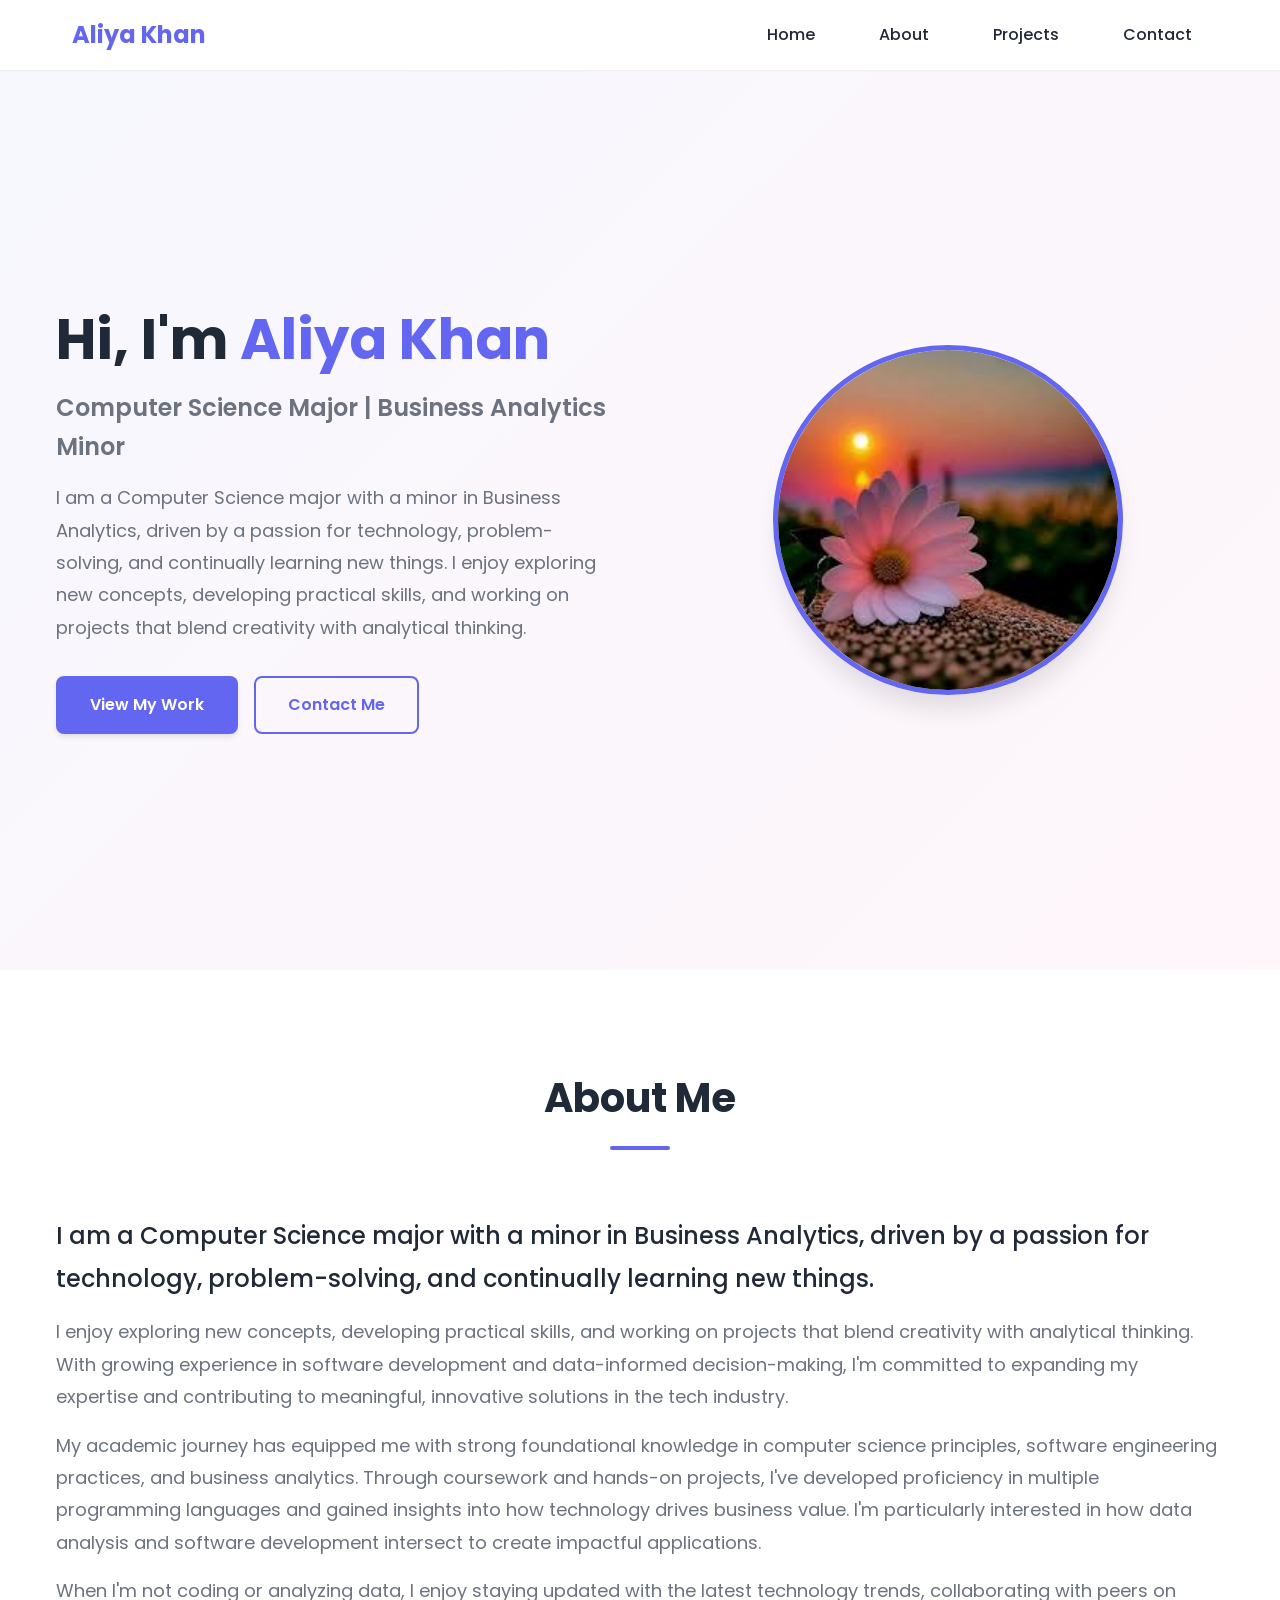
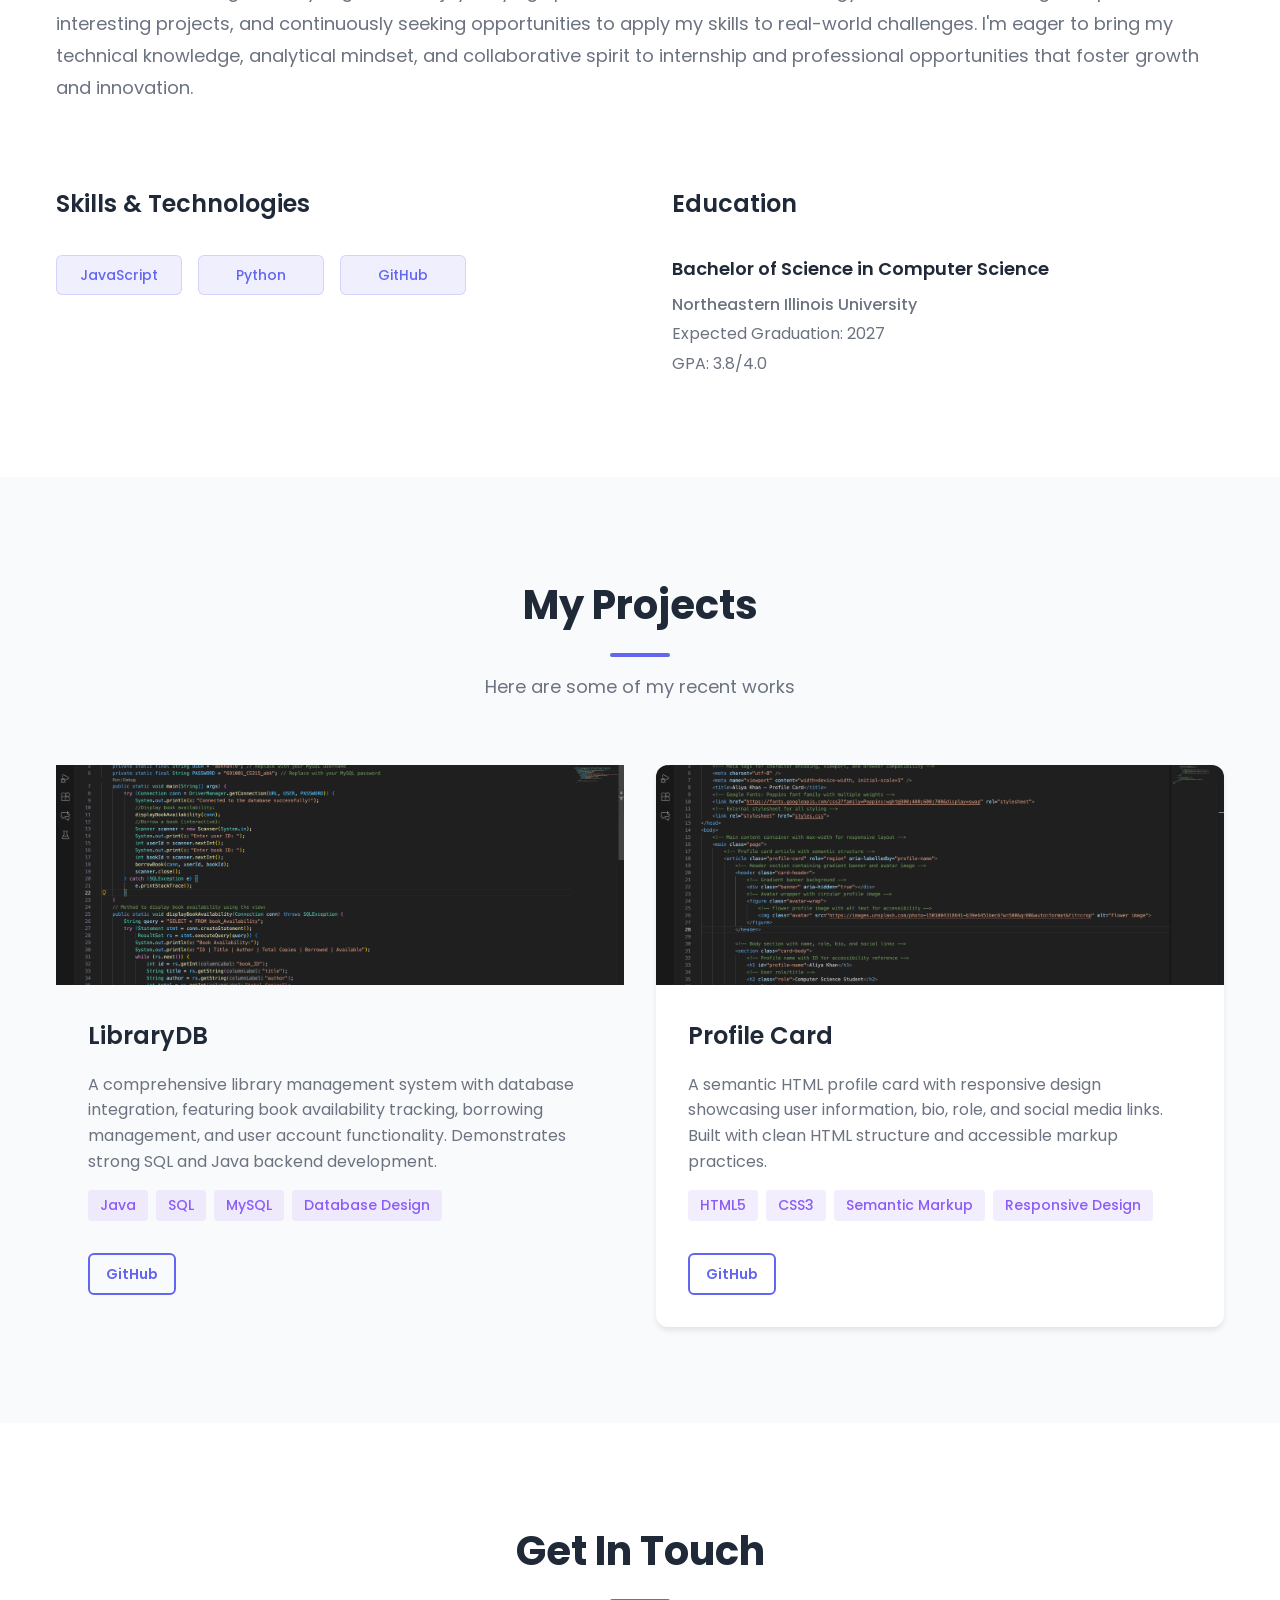
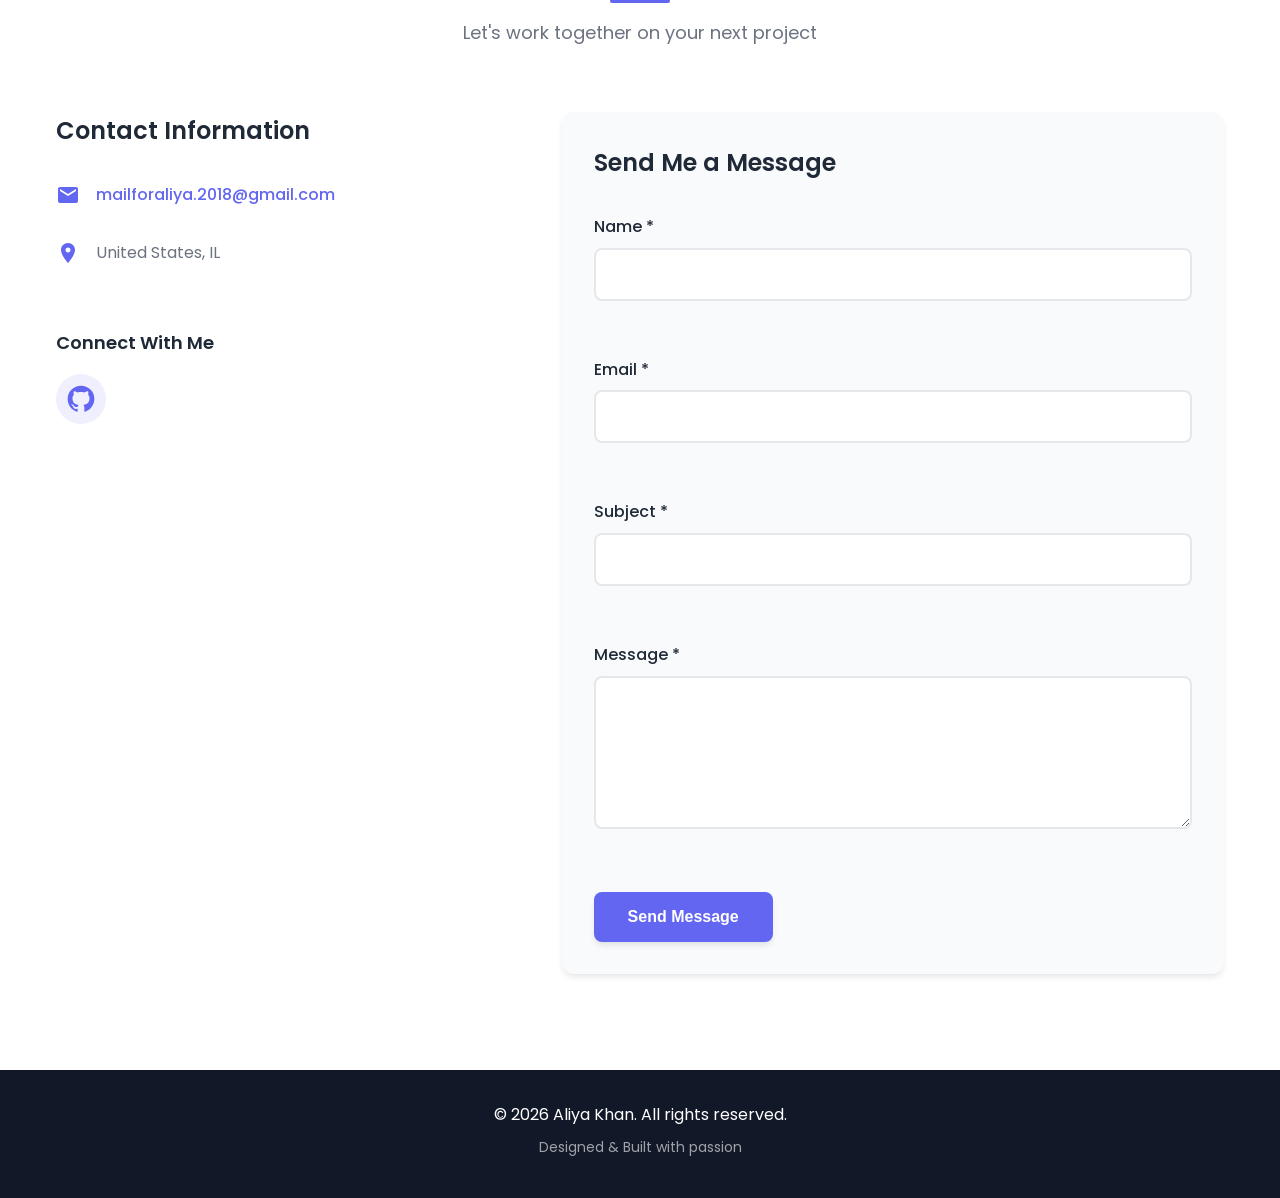
==== Index.html @ 2dd056d2 "Refactor code structure for improved readability and maintainability" ====
<!DOCTYPE html>
<html lang="en">
<head>
    <meta charset="UTF-8">
    <meta name="viewport" content="width=device-width, initial-scale=1.0">
    <meta name="description" content="Aliya Khan - Portfolio showcasing web development projects and skills">
    <title>Aliya Khan | Portfolio</title>
    <link rel="stylesheet" href="Style.css">
    <link rel="preconnect" href="https://fonts.googleapis.com">
    <link rel="preconnect" href="https://fonts.gstatic.com" crossorigin>
    <link href="https://fonts.googleapis.com/css2?family=Poppins:wght@300;400;600;700&display=swap" rel="stylesheet">
</head>
<body>
    <!-- Header/Navigation -->
    <header id="header">
        <nav class="navbar">
            <div class="container">
                <div class="logo">
                    <a href="#home">Aliya Khan</a>
                </div>
                <button class="menu-toggle" id="menuToggle" aria-label="Toggle navigation menu">
                    <span></span>
                    <span></span>
                    <span></span>
                </button>
                <ul class="nav-links" id="navLinks">
                    <li><a href="#home" class="nav-link">Home</a></li>
                    <li><a href="#about" class="nav-link">About</a></li>
                    <li><a href="#projects" class="nav-link">Projects</a></li>
                    <li><a href="#contact" class="nav-link">Contact</a></li>
                </ul>
            </div>
        </nav>
    </header>

    <!-- Hero/Introduction Section -->
    <section id="home" class="hero">
        <div class="container">
            <div class="hero-content">
                <h1 class="hero-title">Hi, I'm <span class="highlight">Aliya Khan</span></h1>
                <p class="hero-subtitle">Computer Science Major | Business Analytics Minor</p>
                <p class="hero-description">
                    I am a Computer Science major with a minor in Business Analytics, driven by a passion for technology, problem-solving, and continually learning new things. I enjoy exploring new concepts, developing practical skills, and working on projects that blend creativity with analytical thinking.
                </p>
                <div class="hero-buttons">
                    <a href="#projects" class="btn btn-primary">View My Work</a>
                    <a href="#contact" class="btn btn-secondary">Contact Me</a>
                </div>
            </div>
            <div class="hero-image">
                <div class="profile-photo">
                    <img src="profile-image.jpg" alt="Aliya Khan - Profile Photo">
                </div>
            </div>
        </div>
    </section>

    <!-- About Section -->
    <section id="about" class="about">
        <div class="container">
            <h2 class="section-title">About Me</h2>
            <div class="about-content">
                <div class="about-text">
                    <p class="about-intro">
                        I am a Computer Science major with a minor in Business Analytics, driven by a passion for technology, problem-solving, and continually learning new things.
                    </p>
                    <p>
                        I enjoy exploring new concepts, developing practical skills, and working on projects that blend creativity with analytical thinking. With growing experience in software development and data-informed decision-making, I'm committed to expanding my expertise and contributing to meaningful, innovative solutions in the tech industry.
                    </p>
                    <p>
                        My academic journey has equipped me with strong foundational knowledge in computer science principles, software engineering practices, and business analytics. Through coursework and hands-on projects, I've developed proficiency in multiple programming languages and gained insights into how technology drives business value. I'm particularly interested in how data analysis and software development intersect to create impactful applications.
                    </p>
                    <p>
                        When I'm not coding or analyzing data, I enjoy staying updated with the latest technology trends, collaborating with peers on interesting projects, and continuously seeking opportunities to apply my skills to real-world challenges. I'm eager to bring my technical knowledge, analytical mindset, and collaborative spirit to internship and professional opportunities that foster growth and innovation.
                    </p>
                </div>

                <div class="skills-education">
                    <div class="skills">
                        <h3>Skills & Technologies</h3>
                        <div class="skill-grid">
                            <span class="skill-tag">JavaScript</span>
                            <span class="skill-tag">Python</span>
                            <span class="skill-tag">GitHub</span>
                        </div>
                    </div>

                    <div class="education">
                        <h3>Education</h3>
                        <div class="education-item">
                            <h4>Bachelor of Science in Computer Science</h4>
                            <p class="school">Northeastern Illinois University</p>
                            <p class="year">Expected Graduation: 2027</p>
                            <p class="gpa">GPA: 3.8/4.0</p>
                        </div>
                    </div>
                </div>
            </div>
        </div>
    </section>

    <!-- Projects Section -->
    <section id="projects" class="projects">
        <div class="container">
            <h2 class="section-title">My Projects</h2>
            <p class="section-subtitle">Here are some of my recent works</p>
            
            <div class="projects-grid">
                <!-- Project 1 -->
                <article class="LibraryDB">
                    <div class="project-image">
                        <img src="project1-screenshot.jpg" alt="E-Commerce Platform screenshot">
                    </div>
                    <div class="project-info">
                        <h3>LibraryDB</h3>
                        <p>A comprehensive library management system with database integration, featuring book availability tracking, borrowing management, and user account functionality. Demonstrates strong SQL and Java backend development.</p>
                        <div class="project-tech">
                            <span>Java</span>
                            <span>SQL</span>
                            <span>MySQL</span>
                            <span>Database Design</span>
                        </div>
                        <div class="project-links">
                            <a href="#" class="project-link" aria-label="View GitHub repository">GitHub</a>
                        </div>
                    </div>
                </article>

                <!-- Project 2 -->
                <article class="project-card">
                    <div class="project-image">
                        <img src="project2-screenshot.jpg" alt="Profile Card screenshot">
                    </div>
                    <div class="project-info">
                        <h3>Profile Card</h3>
                        <p>A semantic HTML profile card with responsive design showcasing user information, bio, role, and social media links. Built with clean HTML structure and accessible markup practices.</p>
                        <div class="project-tech">
                            <span>HTML5</span>
                            <span>CSS3</span>
                            <span>Semantic Markup</span>
                            <span>Responsive Design</span>
                        </div>
                        <div class="project-links">
                            <a href="#" class="project-link" aria-label="View GitHub repository">GitHub</a>
                        </div>
                    </div>
                </article>
            </div>
        </div>
    </section>

    <!-- Contact Section -->
    <section id="contact" class="contact">
        <div class="container">
            <h2 class="section-title">Get In Touch</h2>
            <p class="section-subtitle">Let's work together on your next project</p>
            
            <div class="contact-content">
                <div class="contact-info">
                    <h3>Contact Information</h3>
                    <div class="contact-item">
                        <svg xmlns="http://www.w3.org/2000/svg" viewBox="0 0 24 24" fill="currentColor" width="24" height="24">
                            <path d="M20 4H4c-1.1 0-1.99.9-1.99 2L2 18c0 1.1.9 2 2 2h16c1.1 0 2-.9 2-2V6c0-1.1-.9-2-2-2zm0 4l-8 5-8-5V6l8 5 8-5v2z"/>
                        </svg>
                        <a href="mailto:mailforaliya.2018@gmail.com">mailforaliya.2018@gmail.com</a>
                    </div>
                    <div class="contact-item">
                        <svg xmlns="http://www.w3.org/2000/svg" viewBox="0 0 24 24" fill="currentColor" width="24" height="24">
                            <path d="M12 2C8.13 2 5 5.13 5 9c0 5.25 7 13 7 13s7-7.75 7-13c0-3.87-3.13-7-7-7zm0 9.5c-1.38 0-2.5-1.12-2.5-2.5s1.12-2.5 2.5-2.5 2.5 1.12 2.5 2.5-1.12 2.5-2.5 2.5z"/>
                        </svg>
                        <span>United States, IL</span>
                    </div>
                    
                    <div class="social-links">
                        <h4>Connect With Me</h4>
                        <div class="social-icons">
                            <a href="https://github.com/abkhan79?tab=repositories" target="_blank" rel="noopener noreferrer" aria-label="GitHub Profile">
                                <svg xmlns="http://www.w3.org/2000/svg" viewBox="0 0 24 24" fill="currentColor" width="32" height="32">
                                    <path d="M12 2A10 10 0 0 0 2 12c0 4.42 2.87 8.17 6.84 9.5.5.08.66-.23.66-.5v-1.69c-2.77.6-3.36-1.34-3.36-1.34-.46-1.16-1.11-1.47-1.11-1.47-.91-.62.07-.6.07-.6 1 .07 1.53 1.03 1.53 1.03.87 1.52 2.34 1.07 2.91.83.09-.65.35-1.09.63-1.34-2.22-.25-4.55-1.11-4.55-4.92 0-1.11.38-2 1.03-2.71-.1-.25-.45-1.29.1-2.64 0 0 .84-.27 2.75 1.02.79-.22 1.65-.33 2.5-.33.85 0 1.71.11 2.5.33 1.91-1.29 2.75-1.02 2.75-1.02.55 1.35.2 2.39.1 2.64.65.71 1.03 1.6 1.03 2.71 0 3.82-2.34 4.66-4.57 4.91.36.31.69.92.69 1.85V21c0 .27.16.59.67.5C19.14 20.16 22 16.42 22 12A10 10 0 0 0 12 2z"/>
                                </svg>
                            </a>
                        </div>
                    </div>
                </div>

                <form class="contact-form" id="contactForm" novalidate>
                    <h3>Send Me a Message</h3>
                    <div class="form-group">
                        <label for="name">Name *</label>
                        <input type="text" id="name" name="name" required aria-required="true">
                        <span class="error-message" id="nameError"></span>
                    </div>
                    <div class="form-group">
                        <label for="email">Email *</label>
                        <input type="email" id="email" name="email" required aria-required="true">
                        <span class="error-message" id="emailError"></span>
                    </div>
                    <div class="form-group">
                        <label for="subject">Subject *</label>
                        <input type="text" id="subject" name="subject" required aria-required="true">
                        <span class="error-message" id="subjectError"></span>
                    </div>
                    <div class="form-group">
                        <label for="message">Message *</label>
                        <textarea id="message" name="message" rows="5" required aria-required="true"></textarea>
                        <span class="error-message" id="messageError"></span>
                    </div>
                    <button type="submit" class="btn btn-primary">Send Message</button>
                    <div class="form-success" id="formSuccess">Thank you! Your message has been sent successfully.</div>
                </form>
            </div>
        </div>
    </section>

    <!-- Footer -->
    <footer class="footer">
        <div class="container">
            <p>&copy; 2026 Aliya Khan. All rights reserved.</p>
            <p class="footer-tagline">Designed & Built with passion</p>
        </div>
    </footer>

    <script src="Script.js"></script>
</body>
</html>
---- Style.css ----
/* ===================================
   CSS Reset & Base Styles
   =================================== */
* {
    margin: 0;
    padding: 0;
    box-sizing: border-box;
}

:root {
    /* Color Palette */
    --primary-color: #6366f1;
    --primary-dark: #4f46e5;
    --secondary-color: #ec4899;
    --accent-color: #8b5cf6;
    --text-dark: #1f2937;
    --text-light: #6b7280;
    --text-white: #ffffff;
    --bg-white: #ffffff;
    --bg-light: #f9fafb;
    --bg-dark: #111827;
    --border-color: #e5e7eb;
    --success-color: #10b981;
    --error-color: #ef4444;
    
    /* Spacing */
    --spacing-xs: 0.5rem;
    --spacing-sm: 1rem;
    --spacing-md: 2rem;
    --spacing-lg: 4rem;
    --spacing-xl: 6rem;
    
    /* Typography */
    --font-family: 'Poppins', -apple-system, BlinkMacSystemFont, 'Segoe UI', sans-serif;
    --font-size-sm: 0.875rem;
    --font-size-base: 1rem;
    --font-size-lg: 1.125rem;
    --font-size-xl: 1.5rem;
    --font-size-2xl: 2rem;
    --font-size-3xl: 2.5rem;
    --font-size-4xl: 3.5rem;
    
    /* Transitions */
    --transition-fast: 0.2s ease;
    --transition-base: 0.3s ease;
    --transition-slow: 0.5s ease;
    
    /* Shadows */
    --shadow-sm: 0 1px 2px 0 rgba(0, 0, 0, 0.05);
    --shadow-md: 0 4px 6px -1px rgba(0, 0, 0, 0.1);
    --shadow-lg: 0 10px 15px -3px rgba(0, 0, 0, 0.1);
    --shadow-xl: 0 20px 25px -5px rgba(0, 0, 0, 0.1);
}

html {
    scroll-behavior: smooth;
}

body {
    font-family: var(--font-family);
    font-size: var(--font-size-base);
    line-height: 1.6;
    color: var(--text-dark);
    background-color: var(--bg-white);
}

.container {
    max-width: 1200px;
    margin: 0 auto;
    padding: 0 var(--spacing-sm);
}

img {
    max-width: 100%;
    height: auto;
    display: block;
}

a {
    text-decoration: none;
    color: inherit;
    transition: var(--transition-base);
}

ul {
    list-style: none;
}

/* ===================================
   Header & Navigation
   =================================== */
#header {
    position: fixed;
    top: 0;
    left: 0;
    width: 100%;
    background-color: rgba(255, 255, 255, 0.95);
    backdrop-filter: blur(10px);
    box-shadow: var(--shadow-sm);
    z-index: 1000;
    transition: var(--transition-base);
}

.navbar .container {
    display: flex;
    justify-content: space-between;
    align-items: center;
    padding: var(--spacing-sm) var(--spacing-md);
}

.logo a {
    font-size: var(--font-size-xl);
    font-weight: 700;
    color: var(--primary-color);
    transition: var(--transition-base);
}

.logo a:hover {
    color: var(--primary-dark);
}

.nav-links {
    display: flex;
    gap: var(--spacing-md);
    align-items: center;
}

.nav-link {
    font-weight: 500;
    color: var(--text-dark);
    padding: var(--spacing-xs) var(--spacing-sm);
    border-radius: 6px;
    transition: var(--transition-base);
}

.nav-link:hover {
    color: var(--primary-color);
    background-color: rgba(99, 102, 241, 0.1);
}

.menu-toggle {
    display: none;
    flex-direction: column;
    gap: 5px;
    background: none;
    border: none;
    cursor: pointer;
    padding: var(--spacing-xs);
}

.menu-toggle span {
    width: 25px;
    height: 3px;
    background-color: var(--text-dark);
    border-radius: 2px;
    transition: var(--transition-base);
}

.menu-toggle.active span:nth-child(1) {
    transform: rotate(45deg) translate(7px, 7px);
}

.menu-toggle.active span:nth-child(2) {
    opacity: 0;
}

.menu-toggle.active span:nth-child(3) {
    transform: rotate(-45deg) translate(7px, -7px);
}

/* ===================================
   Hero Section
   =================================== */
.hero {
    min-height: 100vh;
    display: flex;
    align-items: center;
    padding: var(--spacing-xl) 0;
    background: linear-gradient(135deg, #667eea 0%, #764ba2 100%);
    background: linear-gradient(135deg, rgba(99, 102, 241, 0.05) 0%, rgba(236, 72, 153, 0.05) 100%);
    margin-top: 70px;
}

.hero .container {
    display: grid;
    grid-template-columns: 1fr 1fr;
    gap: var(--spacing-lg);
    align-items: center;
}

.hero-content {
    animation: fadeInUp 0.8s ease;
}

.hero-title {
    font-size: var(--font-size-4xl);
    font-weight: 700;
    line-height: 1.2;
    margin-bottom: var(--spacing-sm);
    color: var(--text-dark);
}

.highlight {
    color: var(--primary-color);
    position: relative;
}

.hero-subtitle {
    font-size: var(--font-size-xl);
    color: var(--text-light);
    margin-bottom: var(--spacing-sm);
    font-weight: 600;
}

.hero-description {
    font-size: var(--font-size-lg);
    color: var(--text-light);
    margin-bottom: var(--spacing-md);
    line-height: 1.8;
}

.hero-buttons {
    display: flex;
    gap: var(--spacing-sm);
    flex-wrap: wrap;
}

.btn {
    display: inline-block;
    padding: 0.875rem 2rem;
    font-size: var(--font-size-base);
    font-weight: 600;
    border-radius: 8px;
    cursor: pointer;
    border: 2px solid transparent;
    transition: var(--transition-base);
}

.btn-primary {
    background-color: var(--primary-color);
    color: var(--text-white);
    box-shadow: var(--shadow-md);
}

.btn-primary:hover {
    background-color: var(--primary-dark);
    transform: translateY(-2px);
    box-shadow: var(--shadow-lg);
}

.btn-secondary {
    background-color: transparent;
    color: var(--primary-color);
    border-color: var(--primary-color);
}

.btn-secondary:hover {
    background-color: var(--primary-color);
    color: var(--text-white);
}

.hero-image {
    display: flex;
    justify-content: center;
    align-items: center;
    animation: fadeInRight 0.8s ease;
}

.profile-photo {
    width: 350px;
    height: 350px;
    border-radius: 50%;
    overflow: hidden;
    box-shadow: var(--shadow-xl);
    animation: float 3s ease-in-out infinite;
    border: 5px solid var(--primary-color);
}

.profile-photo img {
    width: 100%;
    height: 100%;
    object-fit: cover;
    display: block;
}

.profile-placeholder {
    width: 350px;
    height: 350px;
    border-radius: 50%;
    background: linear-gradient(135deg, var(--primary-color), var(--accent-color));
    display: flex;
    align-items: center;
    justify-content: center;
    box-shadow: var(--shadow-xl);
    animation: float 3s ease-in-out infinite;
}

.profile-placeholder svg {
    width: 200px;
    height: 200px;
    color: var(--text-white);
    opacity: 0.9;
}

/* ===================================
   About Section
   =================================== */
.about {
    padding: var(--spacing-xl) 0;
    background-color: var(--bg-white);
}

.section-title {
    font-size: var(--font-size-3xl);
    font-weight: 700;
    text-align: center;
    margin-bottom: var(--spacing-md);
    color: var(--text-dark);
    position: relative;
}

.section-title::after {
    content: '';
    display: block;
    width: 60px;
    height: 4px;
    background-color: var(--primary-color);
    margin: var(--spacing-sm) auto 0;
    border-radius: 2px;
}

.about-content {
    display: grid;
    grid-template-columns: 1fr;
    gap: var(--spacing-lg);
    margin-top: var(--spacing-lg);
}

.about-text {
    font-size: var(--font-size-lg);
    color: var(--text-light);
    line-height: 1.8;
}

.about-intro {
    font-size: var(--font-size-xl);
    font-weight: 500;
    color: var(--text-dark);
    margin-bottom: var(--spacing-md);
}

.about-text p {
    margin-bottom: var(--spacing-sm);
}

.skills-education {
    display: grid;
    grid-template-columns: 1fr 1fr;
    gap: var(--spacing-lg);
}

.skills h3,
.education h3 {
    font-size: var(--font-size-xl);
    font-weight: 600;
    margin-bottom: var(--spacing-md);
    color: var(--text-dark);
}

.skill-grid {
    display: grid;
    grid-template-columns: repeat(auto-fill, minmax(120px, 1fr));
    gap: var(--spacing-sm);
}

.skill-tag {
    background-color: rgba(99, 102, 241, 0.1);
    color: var(--primary-color);
    padding: var(--spacing-xs) var(--spacing-sm);
    border-radius: 6px;
    font-size: var(--font-size-sm);
    font-weight: 500;
    text-align: center;
    transition: var(--transition-base);
    border: 1px solid rgba(99, 102, 241, 0.2);
}

.skill-tag:hover {
    background-color: var(--primary-color);
    color: var(--text-white);
    transform: translateY(-2px);
}

.education-item h4 {
    font-size: var(--font-size-lg);
    font-weight: 600;
    margin-bottom: var(--spacing-xs);
    color: var(--text-dark);
}

.education-item p {
    color: var(--text-light);
    margin-bottom: 0.25rem;
}

.school {
    font-weight: 500;
    color: var(--primary-color);
}

/* ===================================
   Projects Section
   =================================== */
.projects {
    padding: var(--spacing-xl) 0;
    background-color: var(--bg-light);
}

.section-subtitle {
    text-align: center;
    font-size: var(--font-size-lg);
    color: var(--text-light);
    margin-top: calc(var(--spacing-sm) * -1);
    margin-bottom: var(--spacing-lg);
}

.projects-grid {
    display: grid;
    grid-template-columns: repeat(auto-fit, minmax(320px, 1fr));
    gap: var(--spacing-md);
    margin-top: var(--spacing-lg);
}

.project-card {
    background-color: var(--bg-white);
    border-radius: 12px;
    overflow: hidden;
    box-shadow: var(--shadow-md);
    transition: var(--transition-base);
    display: flex;
    flex-direction: column;
}

.project-card:hover {
    transform: translateY(-8px);
    box-shadow: var(--shadow-xl);
}

.project-image {
    width: 100%;
    height: 220px;
    overflow: hidden;
    background: linear-gradient(135deg, var(--primary-color), var(--accent-color));
}

.project-image img {
    width: 100%;
    height: 100%;
    object-fit: cover;
    display: block;
    transition: var(--transition-base);
}

.project-card:hover .project-image img {
    transform: scale(1.05);
}

.project-placeholder {
    width: 100%;
    height: 100%;
    display: flex;
    align-items: center;
    justify-content: center;
}

.project-placeholder svg {
    width: 80px;
    height: 80px;
    color: var(--text-white);
    opacity: 0.8;
}

.project-info {
    padding: var(--spacing-md);
    flex: 1;
    display: flex;
    flex-direction: column;
}

.project-info h3 {
    font-size: var(--font-size-xl);
    font-weight: 600;
    margin-bottom: var(--spacing-sm);
    color: var(--text-dark);
}

.project-info p {
    color: var(--text-light);
    margin-bottom: var(--spacing-sm);
    line-height: 1.6;
    flex: 1;
}

.project-tech {
    display: flex;
    flex-wrap: wrap;
    gap: var(--spacing-xs);
    margin-bottom: var(--spacing-sm);
}

.project-tech span {
    background-color: rgba(139, 92, 246, 0.1);
    color: var(--accent-color);
    padding: 0.25rem 0.75rem;
    border-radius: 4px;
    font-size: var(--font-size-sm);
    font-weight: 500;
}

.project-links {
    display: flex;
    gap: var(--spacing-sm);
    margin-top: var(--spacing-sm);
}

.project-link {
    color: var(--primary-color);
    font-weight: 600;
    padding: var(--spacing-xs) var(--spacing-sm);
    border: 2px solid var(--primary-color);
    border-radius: 6px;
    transition: var(--transition-base);
    font-size: var(--font-size-sm);
}

.project-link:hover {
    background-color: var(--primary-color);
    color: var(--text-white);
}

/* ===================================
   Contact Section
   =================================== */
.contact {
    padding: var(--spacing-xl) 0;
    background-color: var(--bg-white);
}

.contact-content {
    display: grid;
    grid-template-columns: 1fr 1.5fr;
    gap: var(--spacing-lg);
    margin-top: var(--spacing-lg);
}

.contact-info h3 {
    font-size: var(--font-size-xl);
    font-weight: 600;
    margin-bottom: var(--spacing-md);
    color: var(--text-dark);
}

.contact-item {
    display: flex;
    align-items: center;
    gap: var(--spacing-sm);
    margin-bottom: var(--spacing-md);
    color: var(--text-light);
}

.contact-item svg {
    color: var(--primary-color);
    flex-shrink: 0;
}

.contact-item a {
    color: var(--primary-color);
    font-weight: 500;
}

.contact-item a:hover {
    text-decoration: underline;
}

.social-links {
    margin-top: var(--spacing-lg);
}

.social-links h4 {
    font-size: var(--font-size-lg);
    font-weight: 600;
    margin-bottom: var(--spacing-sm);
    color: var(--text-dark);
}

.social-icons {
    display: flex;
    gap: var(--spacing-sm);
}

.social-icons a {
    display: flex;
    align-items: center;
    justify-content: center;
    width: 50px;
    height: 50px;
    border-radius: 50%;
    background-color: rgba(99, 102, 241, 0.1);
    color: var(--primary-color);
    transition: var(--transition-base);
}

.social-icons a:hover {
    background-color: var(--primary-color);
    color: var(--text-white);
    transform: translateY(-4px);
}

.contact-form {
    background-color: var(--bg-light);
    padding: var(--spacing-md);
    border-radius: 12px;
    box-shadow: var(--shadow-md);
}

.contact-form h3 {
    font-size: var(--font-size-xl);
    font-weight: 600;
    margin-bottom: var(--spacing-md);
    color: var(--text-dark);
}

.form-group {
    margin-bottom: var(--spacing-md);
}

.form-group label {
    display: block;
    font-weight: 500;
    margin-bottom: var(--spacing-xs);
    color: var(--text-dark);
}

.form-group input,
.form-group textarea {
    width: 100%;
    padding: 0.75rem;
    border: 2px solid var(--border-color);
    border-radius: 8px;
    font-family: var(--font-family);
    font-size: var(--font-size-base);
    transition: var(--transition-base);
    background-color: var(--bg-white);
}

.form-group input:focus,
.form-group textarea:focus {
    outline: none;
    border-color: var(--primary-color);
    box-shadow: 0 0 0 3px rgba(99, 102, 241, 0.1);
}

.form-group input.error,
.form-group textarea.error {
    border-color: var(--error-color);
}

.error-message {
    display: block;
    color: var(--error-color);
    font-size: var(--font-size-sm);
    margin-top: 0.25rem;
    min-height: 1.25rem;
}

.form-success {
    display: none;
    background-color: rgba(16, 185, 129, 0.1);
    color: var(--success-color);
    padding: var(--spacing-sm);
    border-radius: 8px;
    margin-top: var(--spacing-sm);
    text-align: center;
    font-weight: 500;
    border: 1px solid rgba(16, 185, 129, 0.3);
}

.form-success.show {
    display: block;
    animation: fadeInUp 0.5s ease;
}

/* ===================================
   Footer
   =================================== */
.footer {
    background-color: var(--bg-dark);
    color: var(--text-white);
    padding: var(--spacing-md) 0;
    text-align: center;
}

.footer p {
    margin-bottom: 0.5rem;
}

.footer-tagline {
    color: rgba(255, 255, 255, 0.6);
    font-size: var(--font-size-sm);
}

/* ===================================
   Animations
   =================================== */
@keyframes fadeInUp {
    from {
        opacity: 0;
        transform: translateY(30px);
    }
    to {
        opacity: 1;
        transform: translateY(0);
    }
}

@keyframes fadeInRight {
    from {
        opacity: 0;
        transform: translateX(30px);
    }
    to {
        opacity: 1;
        transform: translateX(0);
    }
}

@keyframes float {
    0%, 100% {
        transform: translateY(0);
    }
    50% {
        transform: translateY(-20px);
    }
}

/* ===================================
   Responsive Design - Tablet
   =================================== */
@media (max-width: 992px) {
    :root {
        --font-size-4xl: 2.5rem;
        --font-size-3xl: 2rem;
        --font-size-2xl: 1.75rem;
    }
    
    .hero .container {
        grid-template-columns: 1fr;
        text-align: center;
    }
    
    .hero-image {
        order: -1;
    }
    
    .profile-photo {
        width: 280px;
        height: 280px;
    }
    
    .profile-placeholder {
        width: 280px;
        height: 280px;
    }
    
    .hero-buttons {
        justify-content: center;
    }
    
    .skills-education {
        grid-template-columns: 1fr;
    }
    
    .contact-content {
        grid-template-columns: 1fr;
    }
}

/* ===================================
   Responsive Design - Mobile
   =================================== */
@media (max-width: 768px) {
    :root {
        --spacing-lg: 3rem;
        --spacing-xl: 4rem;
    }
    
    .menu-toggle {
        display: flex;
    }
    
    .nav-links {
        position: fixed;
        top: 70px;
        left: 0;
        width: 100%;
        background-color: var(--bg-white);
        flex-direction: column;
        padding: var(--spacing-md);
        box-shadow: var(--shadow-lg);
        transform: translateX(-100%);
        transition: var(--transition-base);
    }
    
    .nav-links.active {
        transform: translateX(0);
    }
    
    .nav-link {
        width: 100%;
        text-align: center;
        padding: var(--spacing-sm);
    }
    
    .projects-grid {
        grid-template-columns: 1fr;
    }
    
    .hero-title {
        font-size: var(--font-size-3xl);
    }
    
    .profile-photo {
        width: 220px;
        height: 220px;
    }
    
    .profile-placeholder {
        width: 220px;
        height: 220px;
    }
    
    .profile-placeholder svg {
        width: 120px;
        height: 120px;
    }
}

@media (max-width: 480px) {
    .container {
        padding: 0 1rem;
    }
    
    .hero-buttons {
        flex-direction: column;
        width: 100%;
    }
    
    .btn {
        width: 100%;
        text-align: center;
    }
    
    .skill-grid {
        grid-template-columns: repeat(2, 1fr);
    }
    
    .social-icons a {
        width: 45px;
        height: 45px;
    }
}
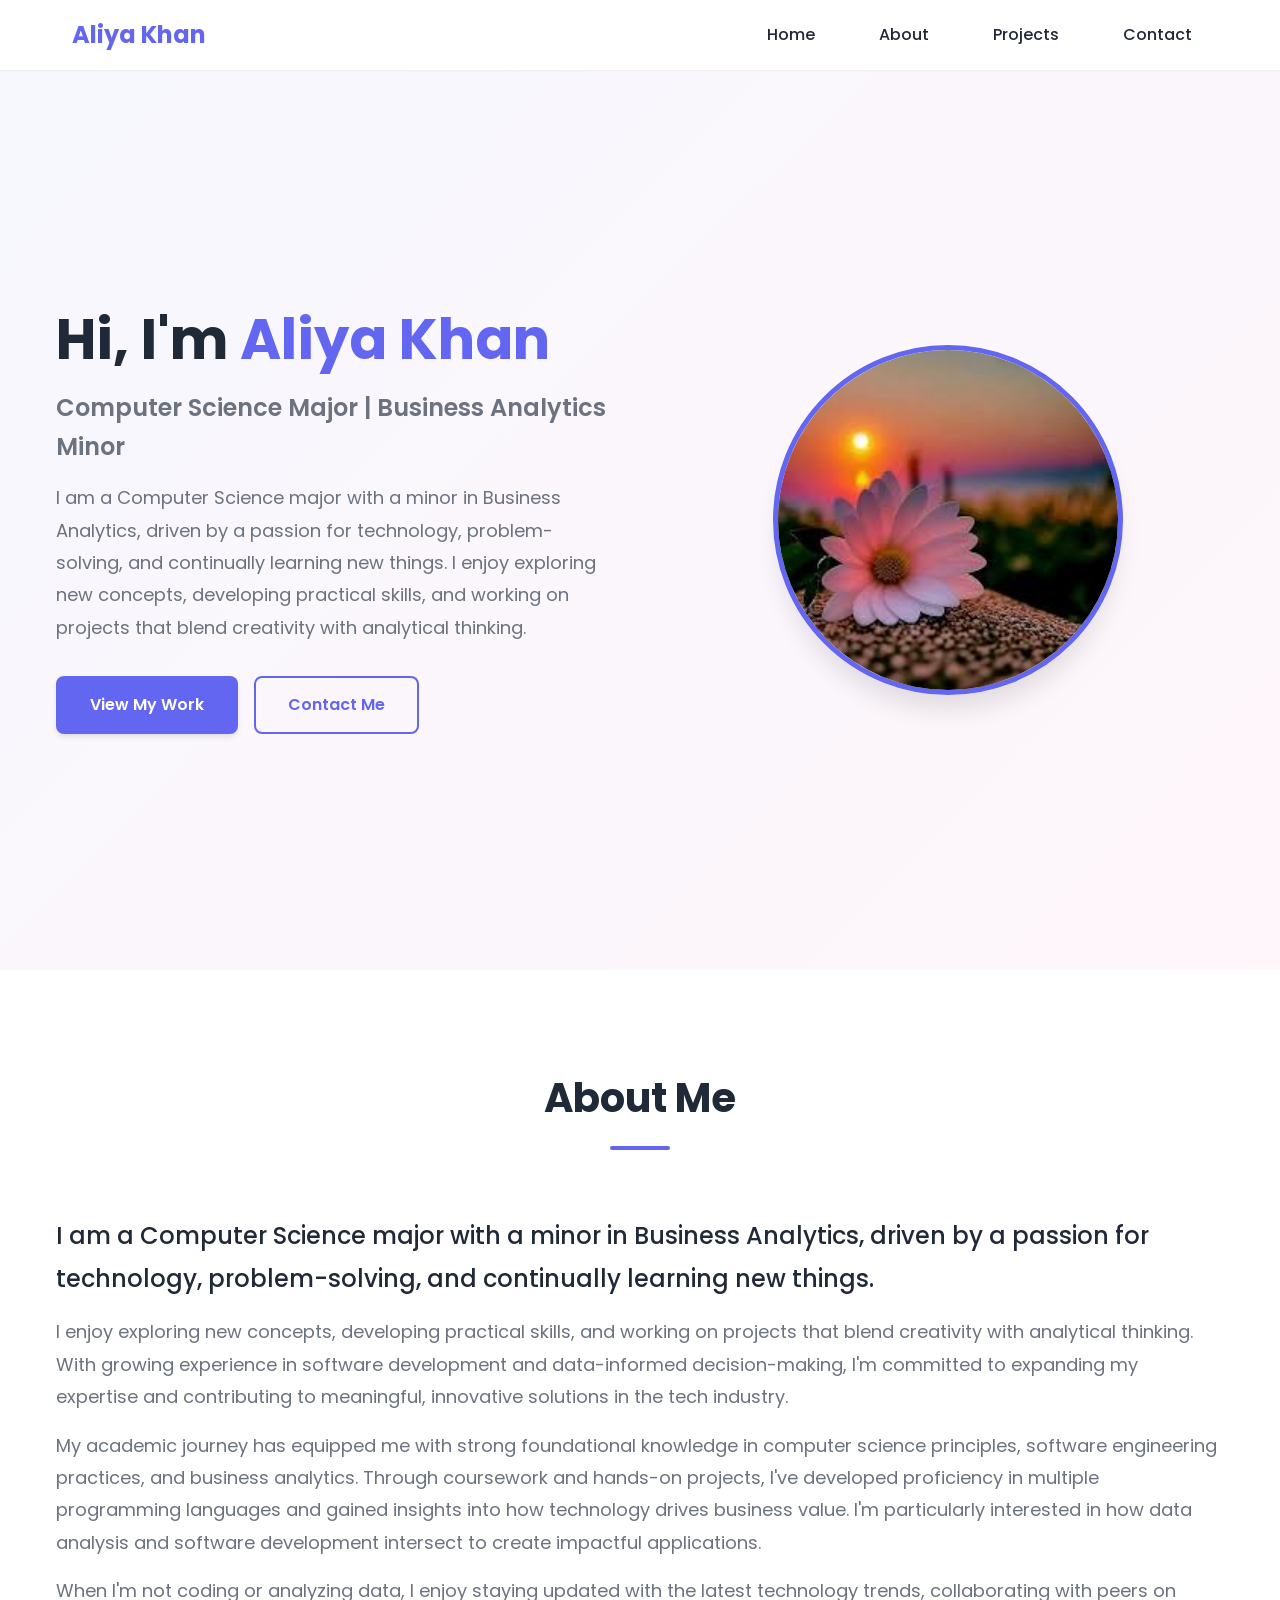
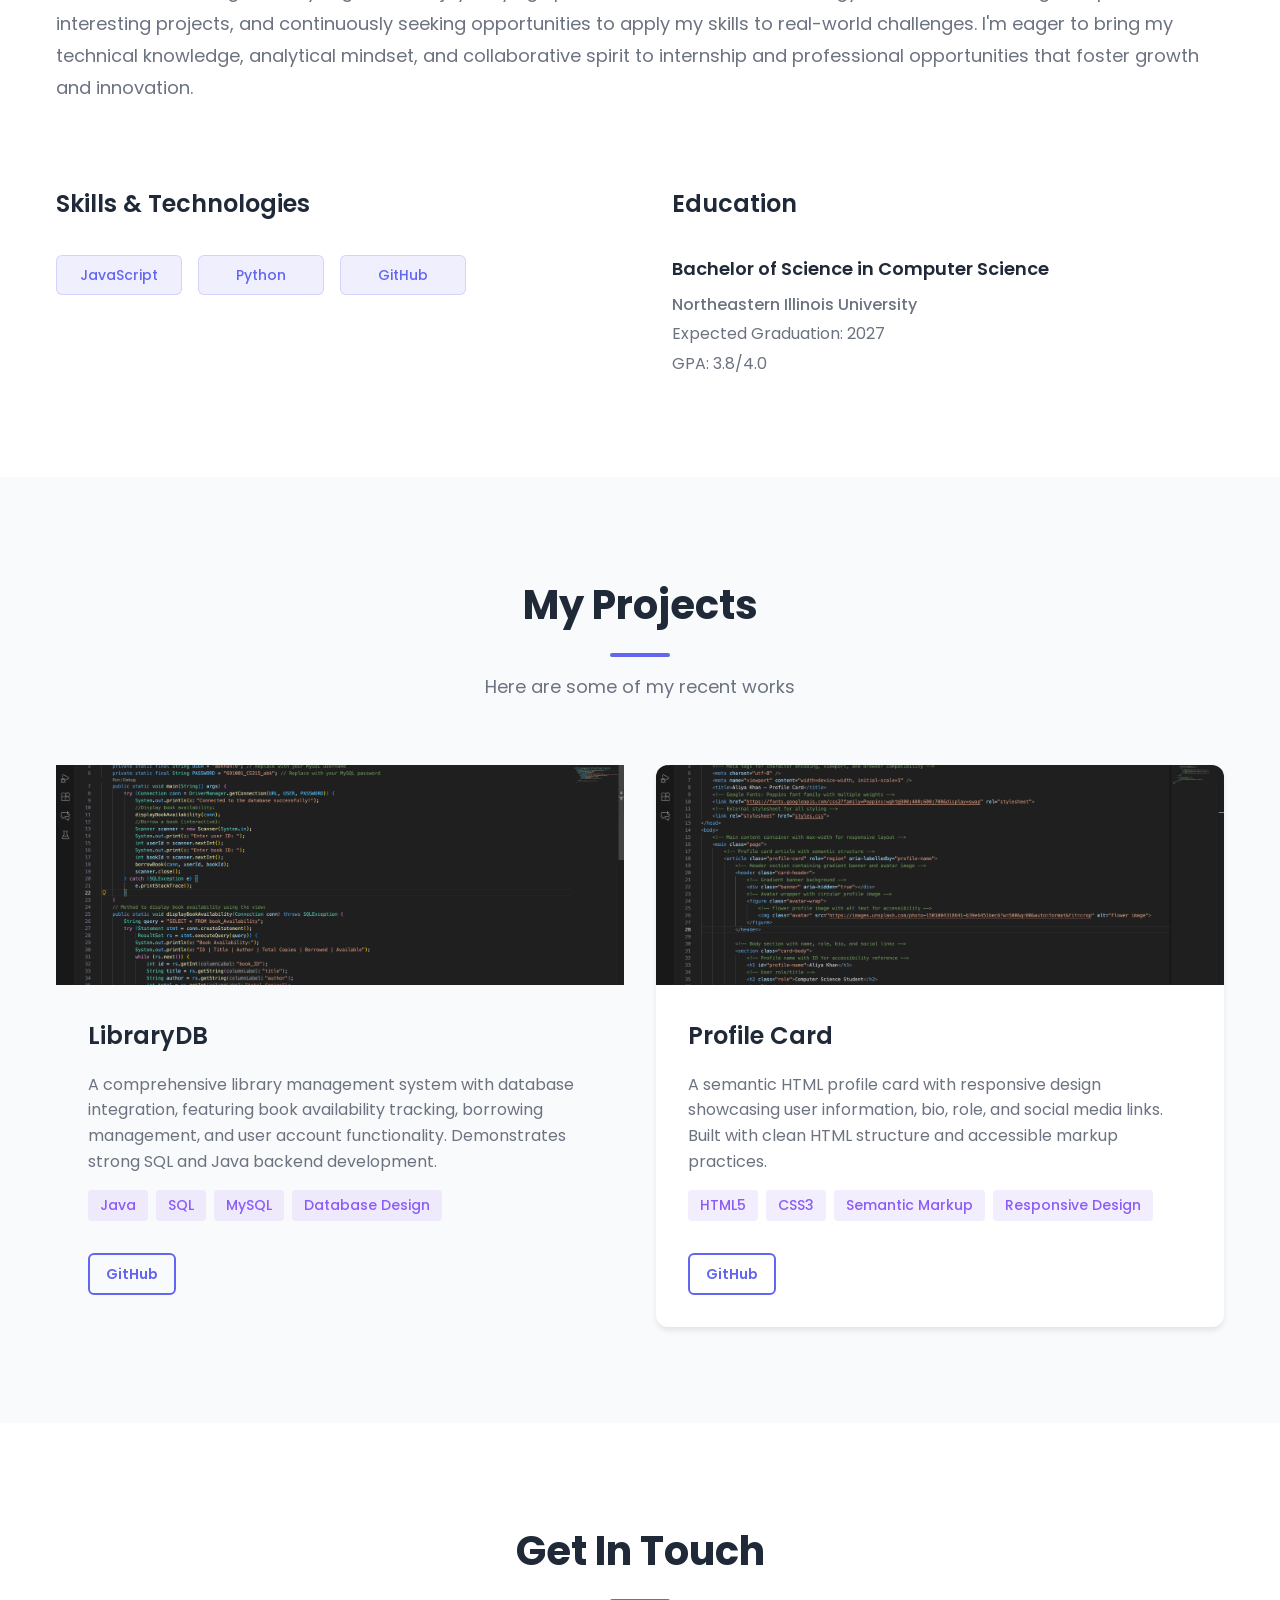
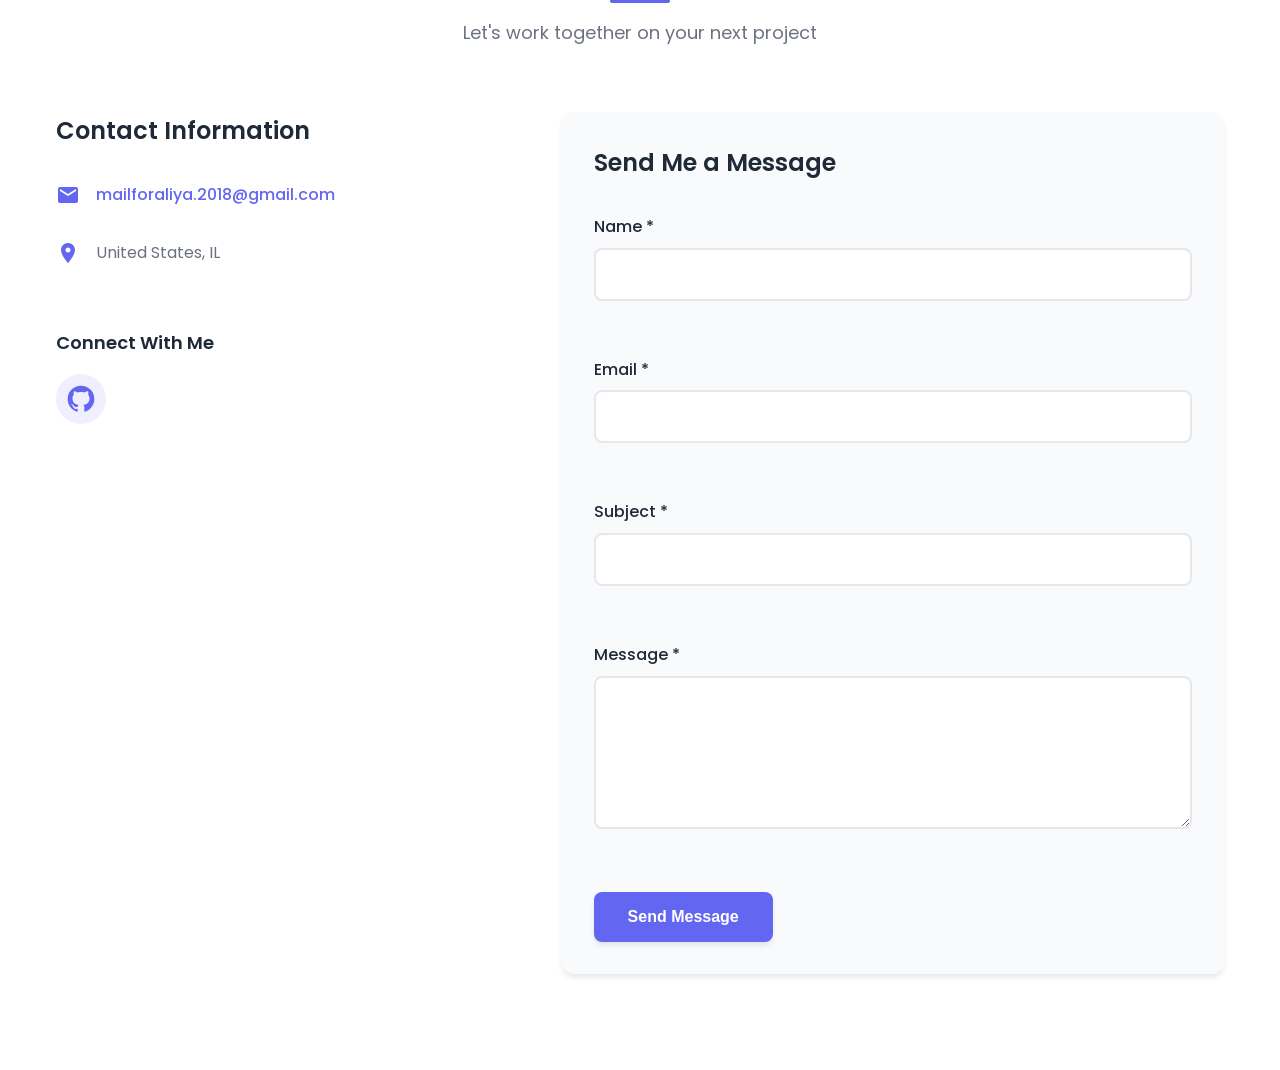
==== commit 7ba5dd31: "Remove footer section and associated script from Index.html" ====
--- a/Index.html
+++ b/Index.html
@@ -212,14 +212,4 @@
         </div>
     </section>
 
-    <!-- Footer -->
-    <footer class="footer">
-        <div class="container">
-            <p>&copy; 2026 Aliya Khan. All rights reserved.</p>
-            <p class="footer-tagline">Designed & Built with passion</p>
-        </div>
-    </footer>
-
-    <script src="Script.js"></script>
-</body>
-</html>
+    
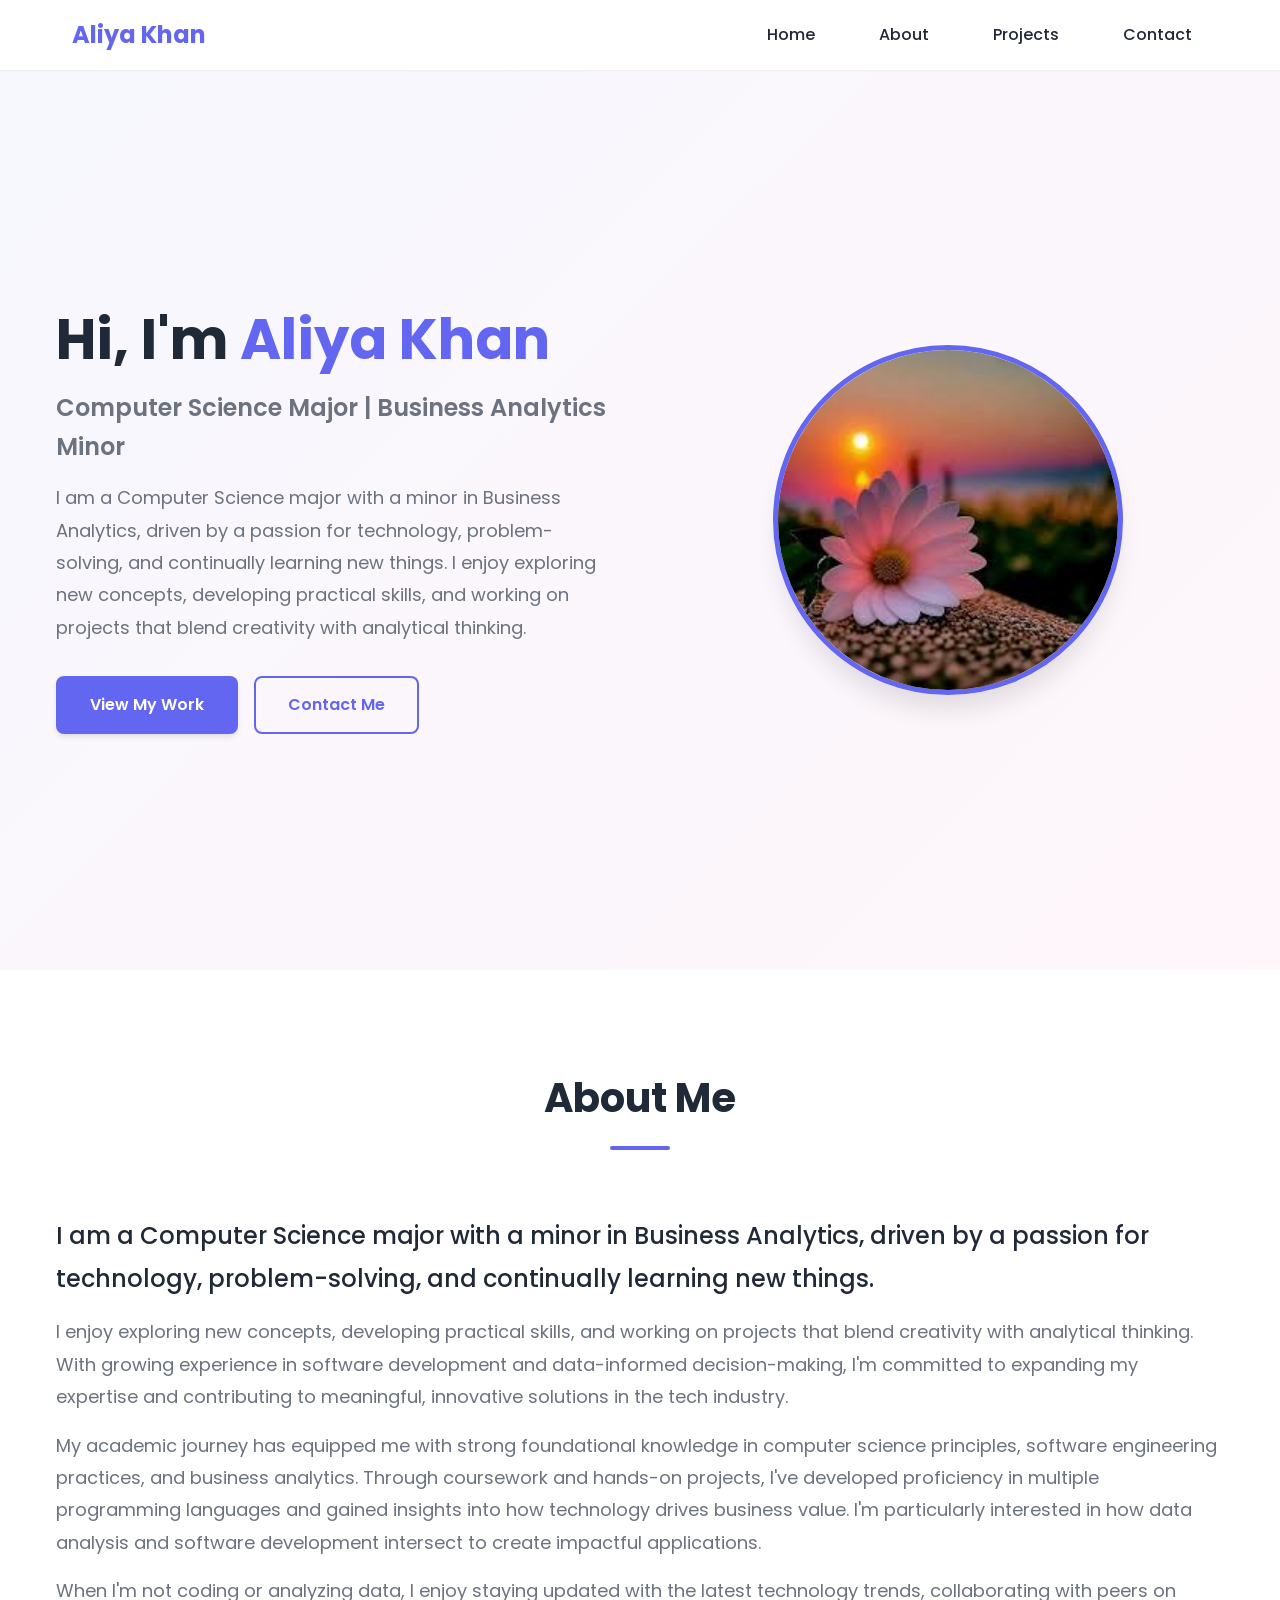
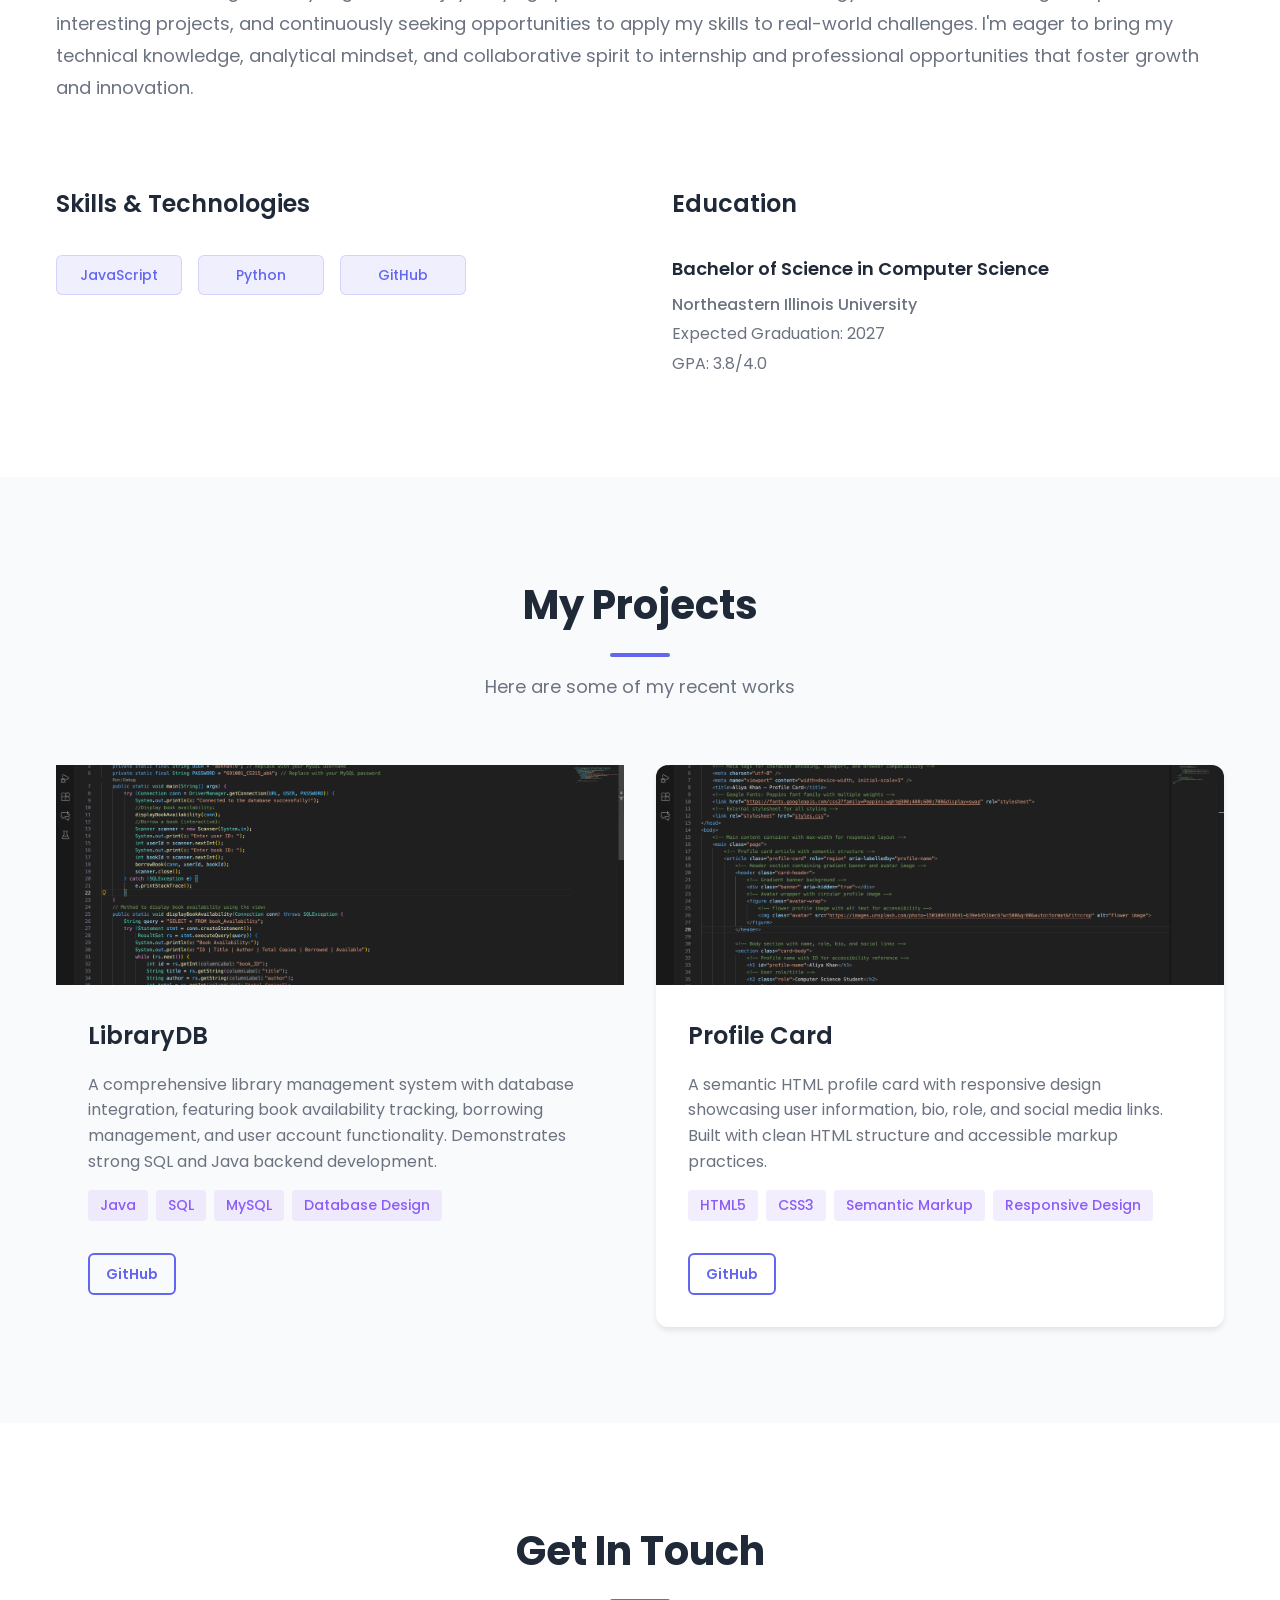
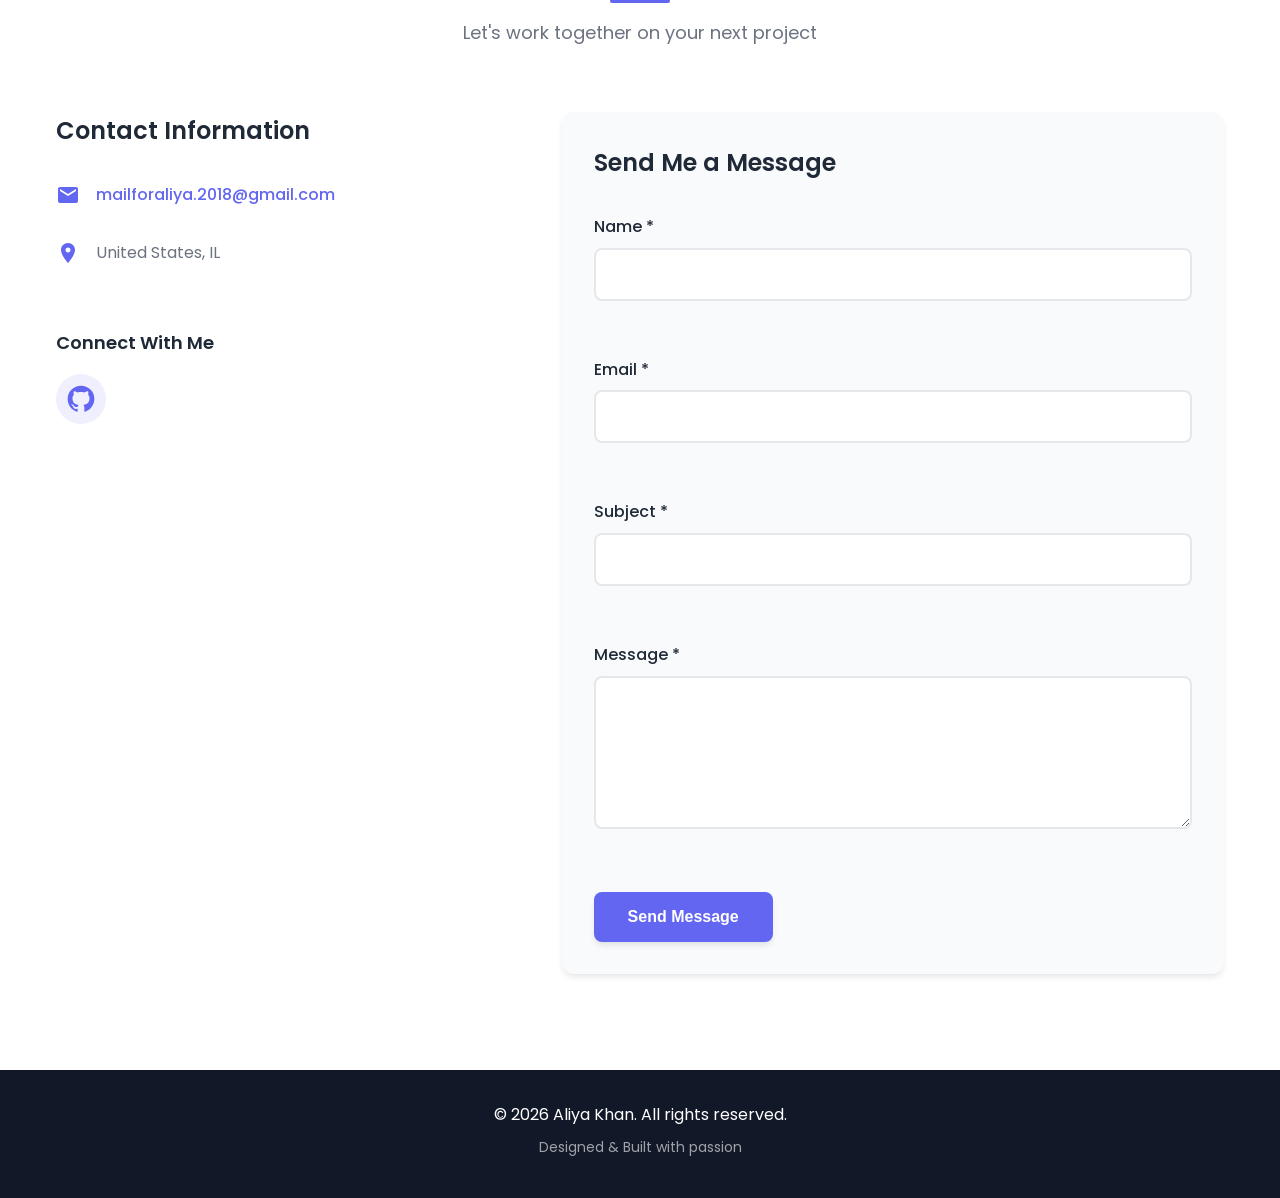
==== commit 0c575148: "Remove footer section and associated script from Index.html" ====
--- a/Index.html
+++ b/Index.html
@@ -212,4 +212,14 @@
         </div>
     </section>
 
-    
+    <!-- Footer -->
+    <footer class="footer">
+        <div class="container">
+            <p>&copy; 2026 Aliya Khan. All rights reserved.</p>
+            <p class="footer-tagline">Designed & Built with passion</p>
+        </div>
+    </footer>
+
+    <script src="Script.js"></script>
+</body>
+</html>
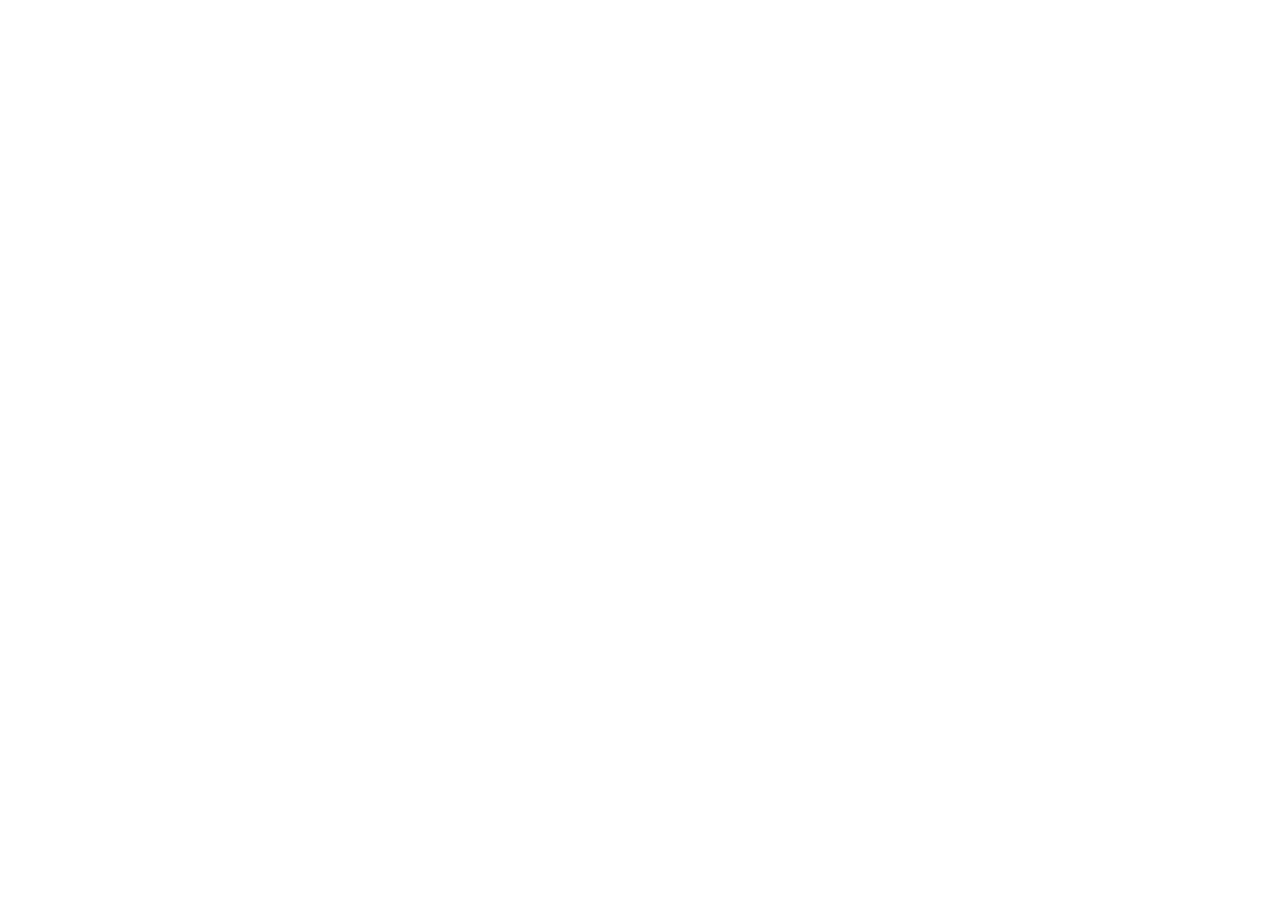
==== commit b0395985: "Remove header, hero, about, projects, contact sections, and footer from Index.html" ====
--- a/Index.html
+++ b/Index.html
@@ -11,215 +11,4 @@
     <link href="https://fonts.googleapis.com/css2?family=Poppins:wght@300;400;600;700&display=swap" rel="stylesheet">
 </head>
 <body>
-    <!-- Header/Navigation -->
-    <header id="header">
-        <nav class="navbar">
-            <div class="container">
-                <div class="logo">
-                    <a href="#home">Aliya Khan</a>
-                </div>
-                <button class="menu-toggle" id="menuToggle" aria-label="Toggle navigation menu">
-                    <span></span>
-                    <span></span>
-                    <span></span>
-                </button>
-                <ul class="nav-links" id="navLinks">
-                    <li><a href="#home" class="nav-link">Home</a></li>
-                    <li><a href="#about" class="nav-link">About</a></li>
-                    <li><a href="#projects" class="nav-link">Projects</a></li>
-                    <li><a href="#contact" class="nav-link">Contact</a></li>
-                </ul>
-            </div>
-        </nav>
-    </header>
-
-    <!-- Hero/Introduction Section -->
-    <section id="home" class="hero">
-        <div class="container">
-            <div class="hero-content">
-                <h1 class="hero-title">Hi, I'm <span class="highlight">Aliya Khan</span></h1>
-                <p class="hero-subtitle">Computer Science Major | Business Analytics Minor</p>
-                <p class="hero-description">
-                    I am a Computer Science major with a minor in Business Analytics, driven by a passion for technology, problem-solving, and continually learning new things. I enjoy exploring new concepts, developing practical skills, and working on projects that blend creativity with analytical thinking.
-                </p>
-                <div class="hero-buttons">
-                    <a href="#projects" class="btn btn-primary">View My Work</a>
-                    <a href="#contact" class="btn btn-secondary">Contact Me</a>
-                </div>
-            </div>
-            <div class="hero-image">
-                <div class="profile-photo">
-                    <img src="profile-image.jpg" alt="Aliya Khan - Profile Photo">
-                </div>
-            </div>
-        </div>
-    </section>
-
-    <!-- About Section -->
-    <section id="about" class="about">
-        <div class="container">
-            <h2 class="section-title">About Me</h2>
-            <div class="about-content">
-                <div class="about-text">
-                    <p class="about-intro">
-                        I am a Computer Science major with a minor in Business Analytics, driven by a passion for technology, problem-solving, and continually learning new things.
-                    </p>
-                    <p>
-                        I enjoy exploring new concepts, developing practical skills, and working on projects that blend creativity with analytical thinking. With growing experience in software development and data-informed decision-making, I'm committed to expanding my expertise and contributing to meaningful, innovative solutions in the tech industry.
-                    </p>
-                    <p>
-                        My academic journey has equipped me with strong foundational knowledge in computer science principles, software engineering practices, and business analytics. Through coursework and hands-on projects, I've developed proficiency in multiple programming languages and gained insights into how technology drives business value. I'm particularly interested in how data analysis and software development intersect to create impactful applications.
-                    </p>
-                    <p>
-                        When I'm not coding or analyzing data, I enjoy staying updated with the latest technology trends, collaborating with peers on interesting projects, and continuously seeking opportunities to apply my skills to real-world challenges. I'm eager to bring my technical knowledge, analytical mindset, and collaborative spirit to internship and professional opportunities that foster growth and innovation.
-                    </p>
-                </div>
-
-                <div class="skills-education">
-                    <div class="skills">
-                        <h3>Skills & Technologies</h3>
-                        <div class="skill-grid">
-                            <span class="skill-tag">JavaScript</span>
-                            <span class="skill-tag">Python</span>
-                            <span class="skill-tag">GitHub</span>
-                        </div>
-                    </div>
-
-                    <div class="education">
-                        <h3>Education</h3>
-                        <div class="education-item">
-                            <h4>Bachelor of Science in Computer Science</h4>
-                            <p class="school">Northeastern Illinois University</p>
-                            <p class="year">Expected Graduation: 2027</p>
-                            <p class="gpa">GPA: 3.8/4.0</p>
-                        </div>
-                    </div>
-                </div>
-            </div>
-        </div>
-    </section>
-
-    <!-- Projects Section -->
-    <section id="projects" class="projects">
-        <div class="container">
-            <h2 class="section-title">My Projects</h2>
-            <p class="section-subtitle">Here are some of my recent works</p>
-            
-            <div class="projects-grid">
-                <!-- Project 1 -->
-                <article class="LibraryDB">
-                    <div class="project-image">
-                        <img src="project1-screenshot.jpg" alt="E-Commerce Platform screenshot">
-                    </div>
-                    <div class="project-info">
-                        <h3>LibraryDB</h3>
-                        <p>A comprehensive library management system with database integration, featuring book availability tracking, borrowing management, and user account functionality. Demonstrates strong SQL and Java backend development.</p>
-                        <div class="project-tech">
-                            <span>Java</span>
-                            <span>SQL</span>
-                            <span>MySQL</span>
-                            <span>Database Design</span>
-                        </div>
-                        <div class="project-links">
-                            <a href="#" class="project-link" aria-label="View GitHub repository">GitHub</a>
-                        </div>
-                    </div>
-                </article>
-
-                <!-- Project 2 -->
-                <article class="project-card">
-                    <div class="project-image">
-                        <img src="project2-screenshot.jpg" alt="Profile Card screenshot">
-                    </div>
-                    <div class="project-info">
-                        <h3>Profile Card</h3>
-                        <p>A semantic HTML profile card with responsive design showcasing user information, bio, role, and social media links. Built with clean HTML structure and accessible markup practices.</p>
-                        <div class="project-tech">
-                            <span>HTML5</span>
-                            <span>CSS3</span>
-                            <span>Semantic Markup</span>
-                            <span>Responsive Design</span>
-                        </div>
-                        <div class="project-links">
-                            <a href="#" class="project-link" aria-label="View GitHub repository">GitHub</a>
-                        </div>
-                    </div>
-                </article>
-            </div>
-        </div>
-    </section>
-
-    <!-- Contact Section -->
-    <section id="contact" class="contact">
-        <div class="container">
-            <h2 class="section-title">Get In Touch</h2>
-            <p class="section-subtitle">Let's work together on your next project</p>
-            
-            <div class="contact-content">
-                <div class="contact-info">
-                    <h3>Contact Information</h3>
-                    <div class="contact-item">
-                        <svg xmlns="http://www.w3.org/2000/svg" viewBox="0 0 24 24" fill="currentColor" width="24" height="24">
-                            <path d="M20 4H4c-1.1 0-1.99.9-1.99 2L2 18c0 1.1.9 2 2 2h16c1.1 0 2-.9 2-2V6c0-1.1-.9-2-2-2zm0 4l-8 5-8-5V6l8 5 8-5v2z"/>
-                        </svg>
-                        <a href="mailto:mailforaliya.2018@gmail.com">mailforaliya.2018@gmail.com</a>
-                    </div>
-                    <div class="contact-item">
-                        <svg xmlns="http://www.w3.org/2000/svg" viewBox="0 0 24 24" fill="currentColor" width="24" height="24">
-                            <path d="M12 2C8.13 2 5 5.13 5 9c0 5.25 7 13 7 13s7-7.75 7-13c0-3.87-3.13-7-7-7zm0 9.5c-1.38 0-2.5-1.12-2.5-2.5s1.12-2.5 2.5-2.5 2.5 1.12 2.5 2.5-1.12 2.5-2.5 2.5z"/>
-                        </svg>
-                        <span>United States, IL</span>
-                    </div>
-                    
-                    <div class="social-links">
-                        <h4>Connect With Me</h4>
-                        <div class="social-icons">
-                            <a href="https://github.com/abkhan79?tab=repositories" target="_blank" rel="noopener noreferrer" aria-label="GitHub Profile">
-                                <svg xmlns="http://www.w3.org/2000/svg" viewBox="0 0 24 24" fill="currentColor" width="32" height="32">
-                                    <path d="M12 2A10 10 0 0 0 2 12c0 4.42 2.87 8.17 6.84 9.5.5.08.66-.23.66-.5v-1.69c-2.77.6-3.36-1.34-3.36-1.34-.46-1.16-1.11-1.47-1.11-1.47-.91-.62.07-.6.07-.6 1 .07 1.53 1.03 1.53 1.03.87 1.52 2.34 1.07 2.91.83.09-.65.35-1.09.63-1.34-2.22-.25-4.55-1.11-4.55-4.92 0-1.11.38-2 1.03-2.71-.1-.25-.45-1.29.1-2.64 0 0 .84-.27 2.75 1.02.79-.22 1.65-.33 2.5-.33.85 0 1.71.11 2.5.33 1.91-1.29 2.75-1.02 2.75-1.02.55 1.35.2 2.39.1 2.64.65.71 1.03 1.6 1.03 2.71 0 3.82-2.34 4.66-4.57 4.91.36.31.69.92.69 1.85V21c0 .27.16.59.67.5C19.14 20.16 22 16.42 22 12A10 10 0 0 0 12 2z"/>
-                                </svg>
-                            </a>
-                        </div>
-                    </div>
-                </div>
-
-                <form class="contact-form" id="contactForm" novalidate>
-                    <h3>Send Me a Message</h3>
-                    <div class="form-group">
-                        <label for="name">Name *</label>
-                        <input type="text" id="name" name="name" required aria-required="true">
-                        <span class="error-message" id="nameError"></span>
-                    </div>
-                    <div class="form-group">
-                        <label for="email">Email *</label>
-                        <input type="email" id="email" name="email" required aria-required="true">
-                        <span class="error-message" id="emailError"></span>
-                    </div>
-                    <div class="form-group">
-                        <label for="subject">Subject *</label>
-                        <input type="text" id="subject" name="subject" required aria-required="true">
-                        <span class="error-message" id="subjectError"></span>
-                    </div>
-                    <div class="form-group">
-                        <label for="message">Message *</label>
-                        <textarea id="message" name="message" rows="5" required aria-required="true"></textarea>
-                        <span class="error-message" id="messageError"></span>
-                    </div>
-                    <button type="submit" class="btn btn-primary">Send Message</button>
-                    <div class="form-success" id="formSuccess">Thank you! Your message has been sent successfully.</div>
-                </form>
-            </div>
-        </div>
-    </section>
-
-    <!-- Footer -->
-    <footer class="footer">
-        <div class="container">
-            <p>&copy; 2026 Aliya Khan. All rights reserved.</p>
-            <p class="footer-tagline">Designed & Built with passion</p>
-        </div>
-    </footer>
-
-    <script src="Script.js"></script>
-</body>
-</html>
+    
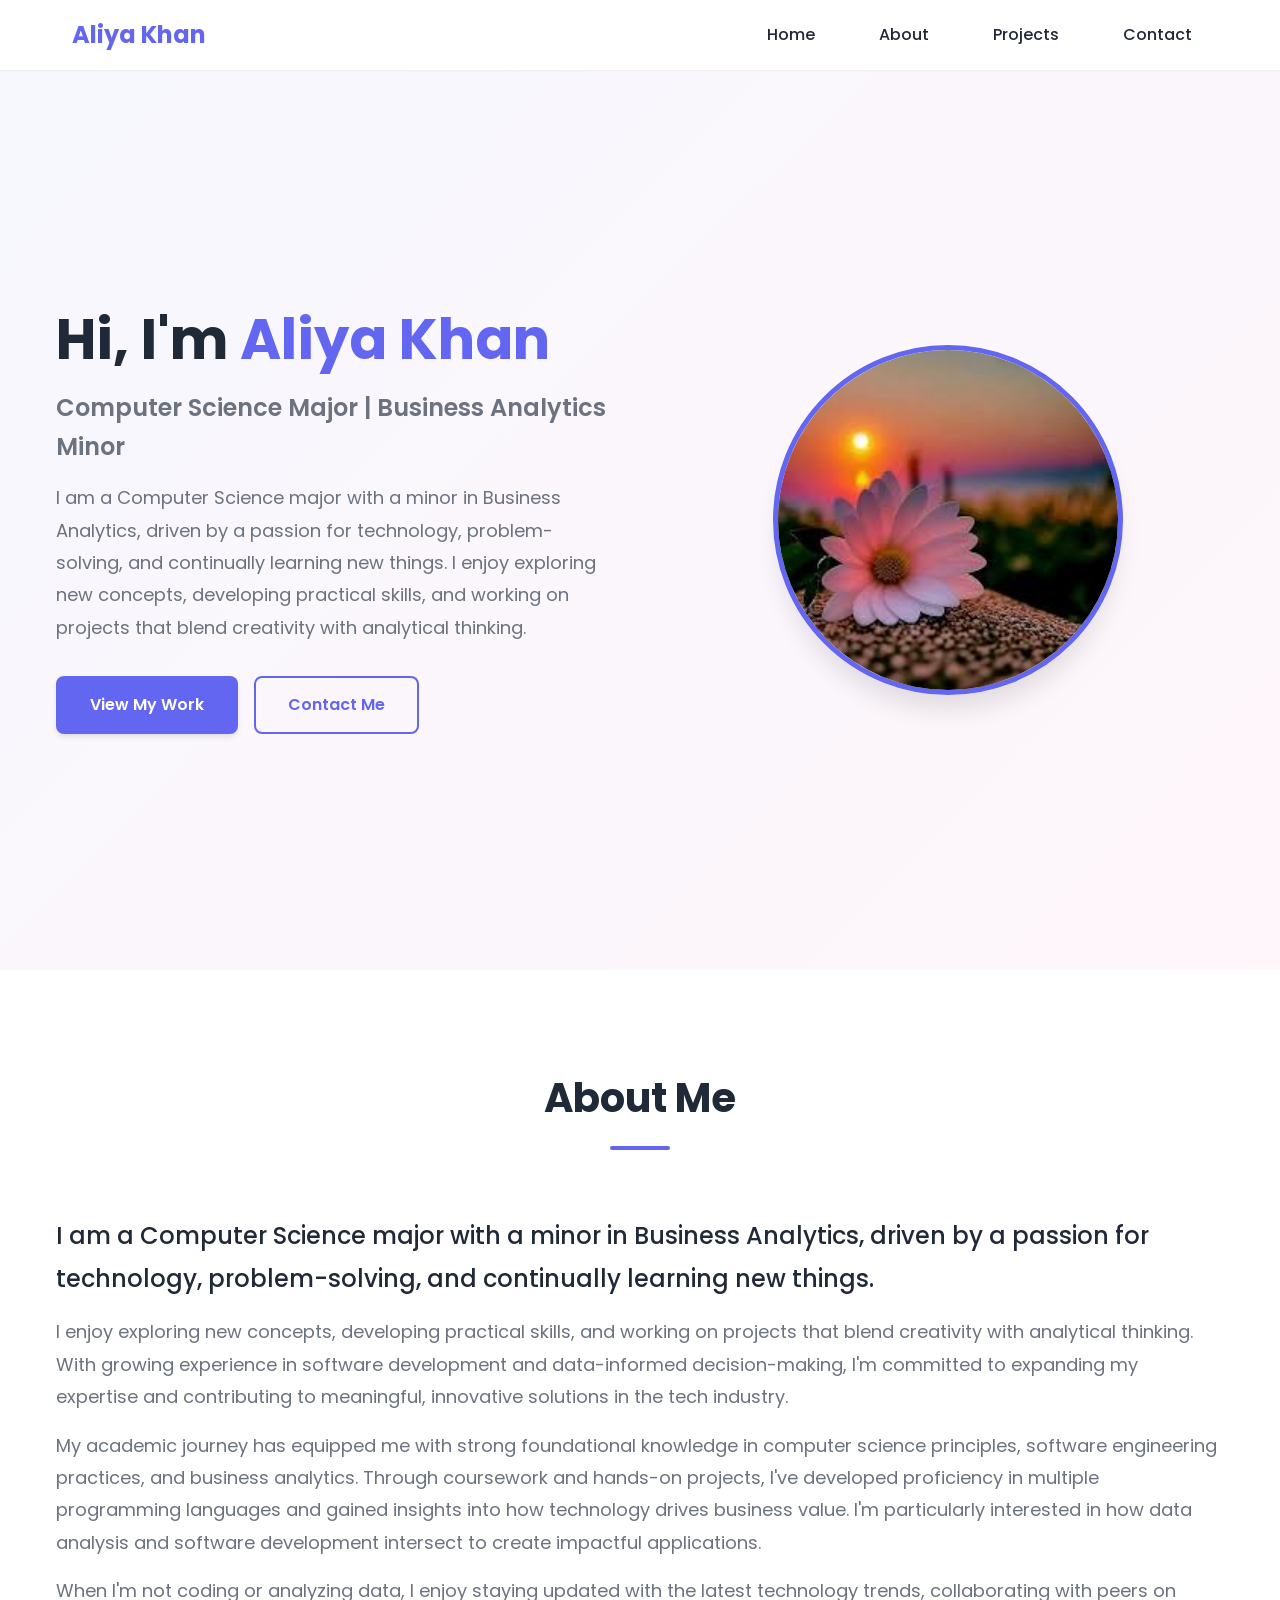
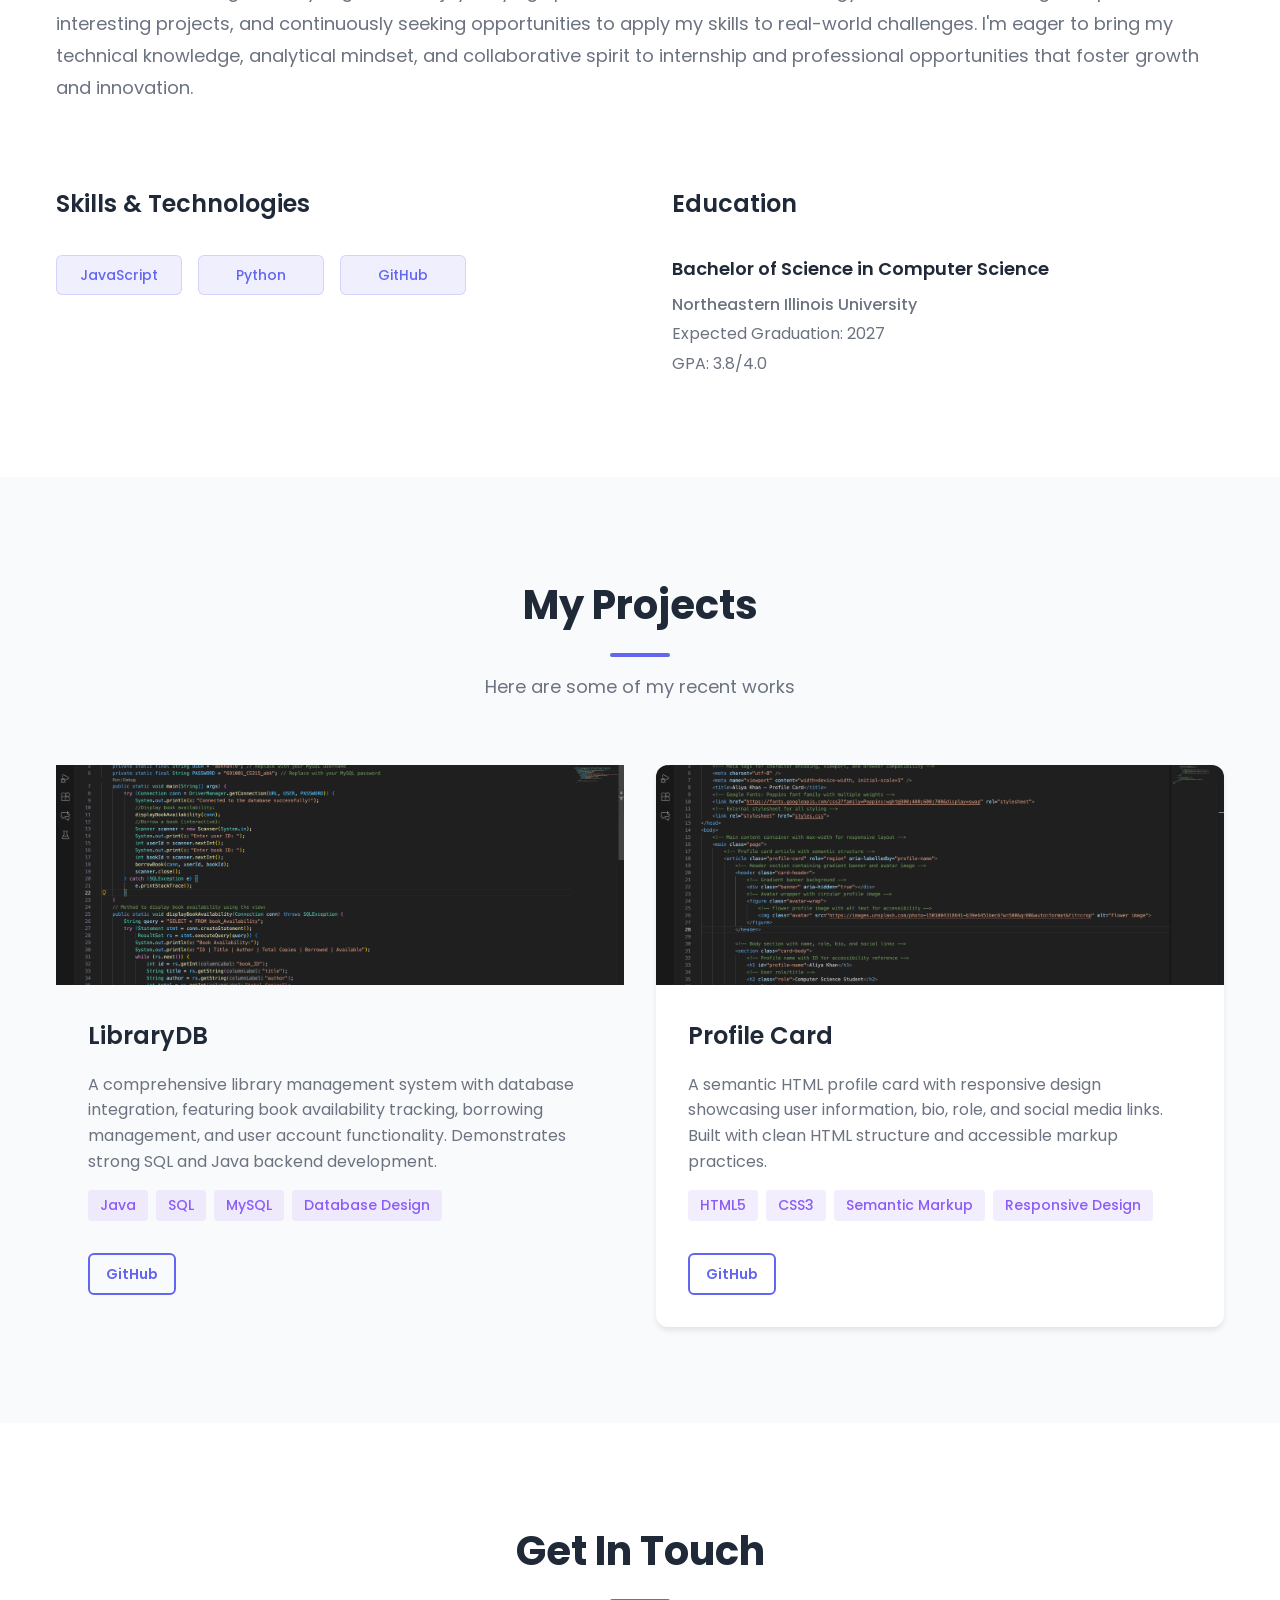
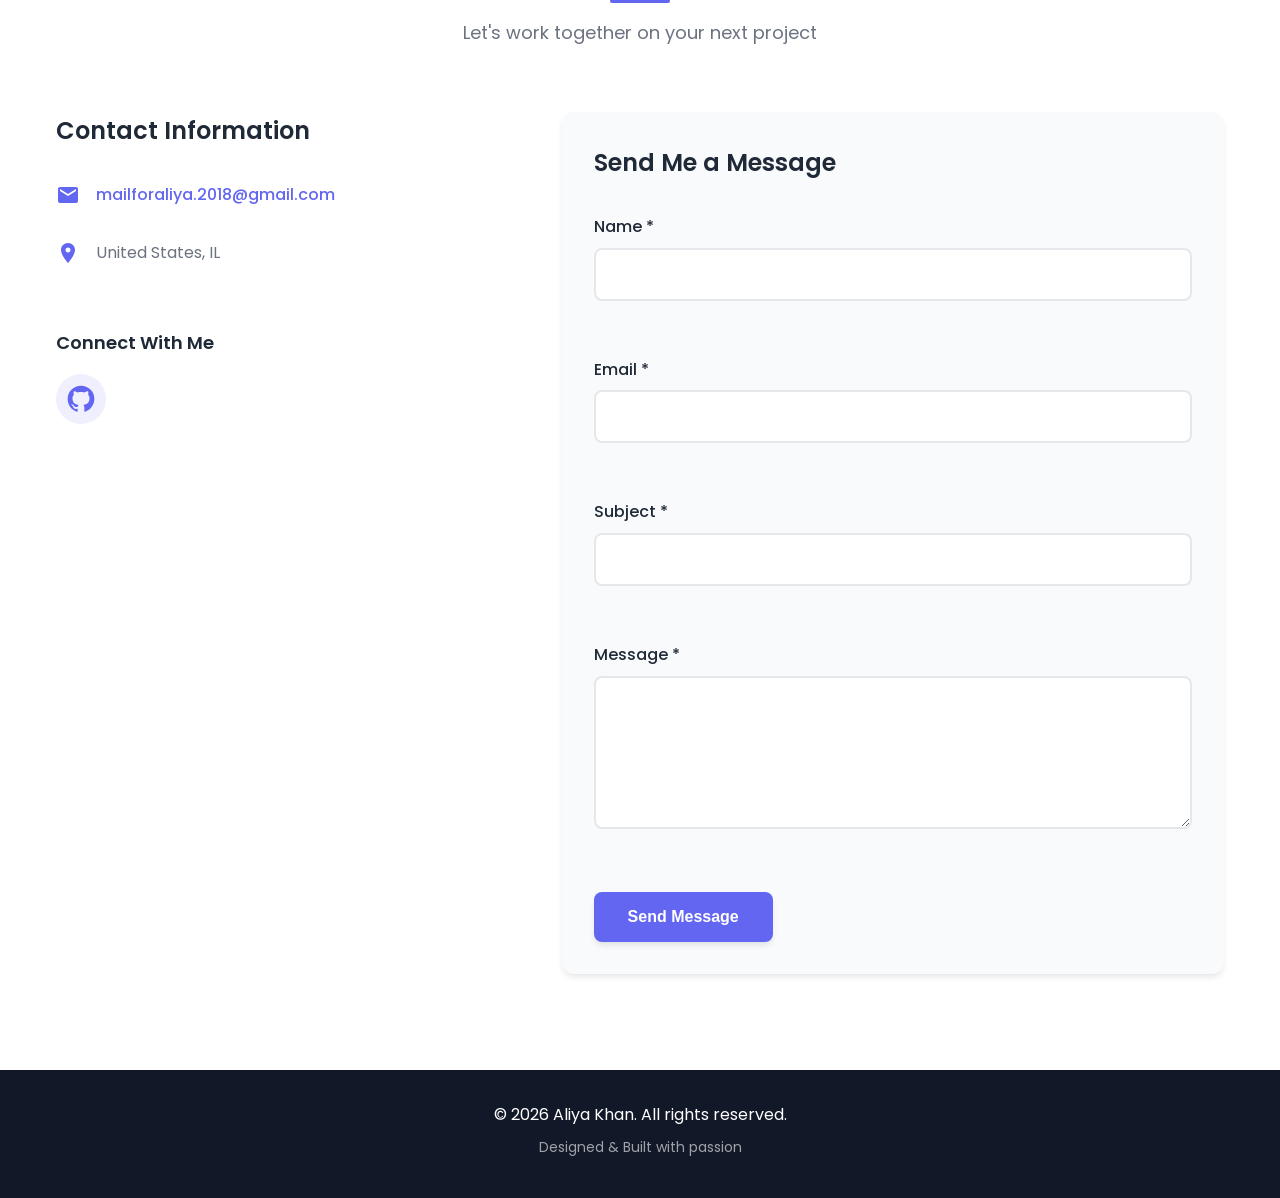
==== commit 7f40e765: "Add complete structure for portfolio website including header, hero, about, projects, contact sectio" ====
--- a/Index.html
+++ b/Index.html
@@ -12,3 +12,215 @@
 </head>
 <body>
     
+<!-- Header/Navigation -->
+    <header id="header">
+        <nav class="navbar">
+            <div class="container">
+                <div class="logo">
+                    <a href="#home">Aliya Khan</a>
+                </div>
+                <button class="menu-toggle" id="menuToggle" aria-label="Toggle navigation menu">
+                    <span></span>
+                    <span></span>
+                    <span></span>
+                </button>
+                <ul class="nav-links" id="navLinks">
+                    <li><a href="#home" class="nav-link">Home</a></li>
+                    <li><a href="#about" class="nav-link">About</a></li>
+                    <li><a href="#projects" class="nav-link">Projects</a></li>
+                    <li><a href="#contact" class="nav-link">Contact</a></li>
+                </ul>
+            </div>
+        </nav>
+    </header>
+
+    <!-- Hero/Introduction Section -->
+    <section id="home" class="hero">
+        <div class="container">
+            <div class="hero-content">
+                <h1 class="hero-title">Hi, I'm <span class="highlight">Aliya Khan</span></h1>
+                <p class="hero-subtitle">Computer Science Major | Business Analytics Minor</p>
+                <p class="hero-description">
+                    I am a Computer Science major with a minor in Business Analytics, driven by a passion for technology, problem-solving, and continually learning new things. I enjoy exploring new concepts, developing practical skills, and working on projects that blend creativity with analytical thinking.
+                </p>
+                <div class="hero-buttons">
+                    <a href="#projects" class="btn btn-primary">View My Work</a>
+                    <a href="#contact" class="btn btn-secondary">Contact Me</a>
+                </div>
+            </div>
+            <div class="hero-image">
+                <div class="profile-photo">
+                    <img src="profile-image.jpg" alt="Aliya Khan - Profile Photo">
+                </div>
+            </div>
+        </div>
+    </section>
+
+    <!-- About Section -->
+    <section id="about" class="about">
+        <div class="container">
+            <h2 class="section-title">About Me</h2>
+            <div class="about-content">
+                <div class="about-text">
+                    <p class="about-intro">
+                        I am a Computer Science major with a minor in Business Analytics, driven by a passion for technology, problem-solving, and continually learning new things.
+                    </p>
+                    <p>
+                        I enjoy exploring new concepts, developing practical skills, and working on projects that blend creativity with analytical thinking. With growing experience in software development and data-informed decision-making, I'm committed to expanding my expertise and contributing to meaningful, innovative solutions in the tech industry.
+                    </p>
+                    <p>
+                        My academic journey has equipped me with strong foundational knowledge in computer science principles, software engineering practices, and business analytics. Through coursework and hands-on projects, I've developed proficiency in multiple programming languages and gained insights into how technology drives business value. I'm particularly interested in how data analysis and software development intersect to create impactful applications.
+                    </p>
+                    <p>
+                        When I'm not coding or analyzing data, I enjoy staying updated with the latest technology trends, collaborating with peers on interesting projects, and continuously seeking opportunities to apply my skills to real-world challenges. I'm eager to bring my technical knowledge, analytical mindset, and collaborative spirit to internship and professional opportunities that foster growth and innovation.
+                    </p>
+                </div>
+
+                <div class="skills-education">
+                    <div class="skills">
+                        <h3>Skills & Technologies</h3>
+                        <div class="skill-grid">
+                            <span class="skill-tag">JavaScript</span>
+                            <span class="skill-tag">Python</span>
+                            <span class="skill-tag">GitHub</span>
+                        </div>
+                    </div>
+
+                    <div class="education">
+                        <h3>Education</h3>
+                        <div class="education-item">
+                            <h4>Bachelor of Science in Computer Science</h4>
+                            <p class="school">Northeastern Illinois University</p>
+                            <p class="year">Expected Graduation: 2027</p>
+                            <p class="gpa">GPA: 3.8/4.0</p>
+                        </div>
+                    </div>
+                </div>
+            </div>
+        </div>
+    </section>
+
+    <!-- Projects Section -->
+    <section id="projects" class="projects">
+        <div class="container">
+            <h2 class="section-title">My Projects</h2>
+            <p class="section-subtitle">Here are some of my recent works</p>
+            
+            <div class="projects-grid">
+                <!-- Project 1 -->
+                <article class="LibraryDB">
+                    <div class="project-image">
+                        <img src="project1-screenshot.jpg" alt="E-Commerce Platform screenshot">
+                    </div>
+                    <div class="project-info">
+                        <h3>LibraryDB</h3>
+                        <p>A comprehensive library management system with database integration, featuring book availability tracking, borrowing management, and user account functionality. Demonstrates strong SQL and Java backend development.</p>
+                        <div class="project-tech">
+                            <span>Java</span>
+                            <span>SQL</span>
+                            <span>MySQL</span>
+                            <span>Database Design</span>
+                        </div>
+                        <div class="project-links">
+                            <a href="#" class="project-link" aria-label="View GitHub repository">GitHub</a>
+                        </div>
+                    </div>
+                </article>
+
+                <!-- Project 2 -->
+                <article class="project-card">
+                    <div class="project-image">
+                        <img src="project2-screenshot.jpg" alt="Profile Card screenshot">
+                    </div>
+                    <div class="project-info">
+                        <h3>Profile Card</h3>
+                        <p>A semantic HTML profile card with responsive design showcasing user information, bio, role, and social media links. Built with clean HTML structure and accessible markup practices.</p>
+                        <div class="project-tech">
+                            <span>HTML5</span>
+                            <span>CSS3</span>
+                            <span>Semantic Markup</span>
+                            <span>Responsive Design</span>
+                        </div>
+                        <div class="project-links">
+                            <a href="#" class="project-link" aria-label="View GitHub repository">GitHub</a>
+                        </div>
+                    </div>
+                </article>
+            </div>
+        </div>
+    </section>
+
+    <!-- Contact Section -->
+    <section id="contact" class="contact">
+        <div class="container">
+            <h2 class="section-title">Get In Touch</h2>
+            <p class="section-subtitle">Let's work together on your next project</p>
+            
+            <div class="contact-content">
+                <div class="contact-info">
+                    <h3>Contact Information</h3>
+                    <div class="contact-item">
+                        <svg xmlns="http://www.w3.org/2000/svg" viewBox="0 0 24 24" fill="currentColor" width="24" height="24">
+                            <path d="M20 4H4c-1.1 0-1.99.9-1.99 2L2 18c0 1.1.9 2 2 2h16c1.1 0 2-.9 2-2V6c0-1.1-.9-2-2-2zm0 4l-8 5-8-5V6l8 5 8-5v2z"/>
+                        </svg>
+                        <a href="mailto:mailforaliya.2018@gmail.com">mailforaliya.2018@gmail.com</a>
+                    </div>
+                    <div class="contact-item">
+                        <svg xmlns="http://www.w3.org/2000/svg" viewBox="0 0 24 24" fill="currentColor" width="24" height="24">
+                            <path d="M12 2C8.13 2 5 5.13 5 9c0 5.25 7 13 7 13s7-7.75 7-13c0-3.87-3.13-7-7-7zm0 9.5c-1.38 0-2.5-1.12-2.5-2.5s1.12-2.5 2.5-2.5 2.5 1.12 2.5 2.5-1.12 2.5-2.5 2.5z"/>
+                        </svg>
+                        <span>United States, IL</span>
+                    </div>
+                    
+                    <div class="social-links">
+                        <h4>Connect With Me</h4>
+                        <div class="social-icons">
+                            <a href="https://github.com/abkhan79?tab=repositories" target="_blank" rel="noopener noreferrer" aria-label="GitHub Profile">
+                                <svg xmlns="http://www.w3.org/2000/svg" viewBox="0 0 24 24" fill="currentColor" width="32" height="32">
+                                    <path d="M12 2A10 10 0 0 0 2 12c0 4.42 2.87 8.17 6.84 9.5.5.08.66-.23.66-.5v-1.69c-2.77.6-3.36-1.34-3.36-1.34-.46-1.16-1.11-1.47-1.11-1.47-.91-.62.07-.6.07-.6 1 .07 1.53 1.03 1.53 1.03.87 1.52 2.34 1.07 2.91.83.09-.65.35-1.09.63-1.34-2.22-.25-4.55-1.11-4.55-4.92 0-1.11.38-2 1.03-2.71-.1-.25-.45-1.29.1-2.64 0 0 .84-.27 2.75 1.02.79-.22 1.65-.33 2.5-.33.85 0 1.71.11 2.5.33 1.91-1.29 2.75-1.02 2.75-1.02.55 1.35.2 2.39.1 2.64.65.71 1.03 1.6 1.03 2.71 0 3.82-2.34 4.66-4.57 4.91.36.31.69.92.69 1.85V21c0 .27.16.59.67.5C19.14 20.16 22 16.42 22 12A10 10 0 0 0 12 2z"/>
+                                </svg>
+                            </a>
+                        </div>
+                    </div>
+                </div>
+
+                <form class="contact-form" id="contactForm" novalidate>
+                    <h3>Send Me a Message</h3>
+                    <div class="form-group">
+                        <label for="name">Name *</label>
+                        <input type="text" id="name" name="name" required aria-required="true">
+                        <span class="error-message" id="nameError"></span>
+                    </div>
+                    <div class="form-group">
+                        <label for="email">Email *</label>
+                        <input type="email" id="email" name="email" required aria-required="true">
+                        <span class="error-message" id="emailError"></span>
+                    </div>
+                    <div class="form-group">
+                        <label for="subject">Subject *</label>
+                        <input type="text" id="subject" name="subject" required aria-required="true">
+                        <span class="error-message" id="subjectError"></span>
+                    </div>
+                    <div class="form-group">
+                        <label for="message">Message *</label>
+                        <textarea id="message" name="message" rows="5" required aria-required="true"></textarea>
+                        <span class="error-message" id="messageError"></span>
+                    </div>
+                    <button type="submit" class="btn btn-primary">Send Message</button>
+                    <div class="form-success" id="formSuccess">Thank you! Your message has been sent successfully.</div>
+                </form>
+            </div>
+        </div>
+    </section>
+
+    <!-- Footer -->
+    <footer class="footer">
+        <div class="container">
+            <p>&copy; 2026 Aliya Khan. All rights reserved.</p>
+            <p class="footer-tagline">Designed & Built with passion</p>
+        </div>
+    </footer>
+
+    <script src="Script.js"></script>
+</body>
+</html>
